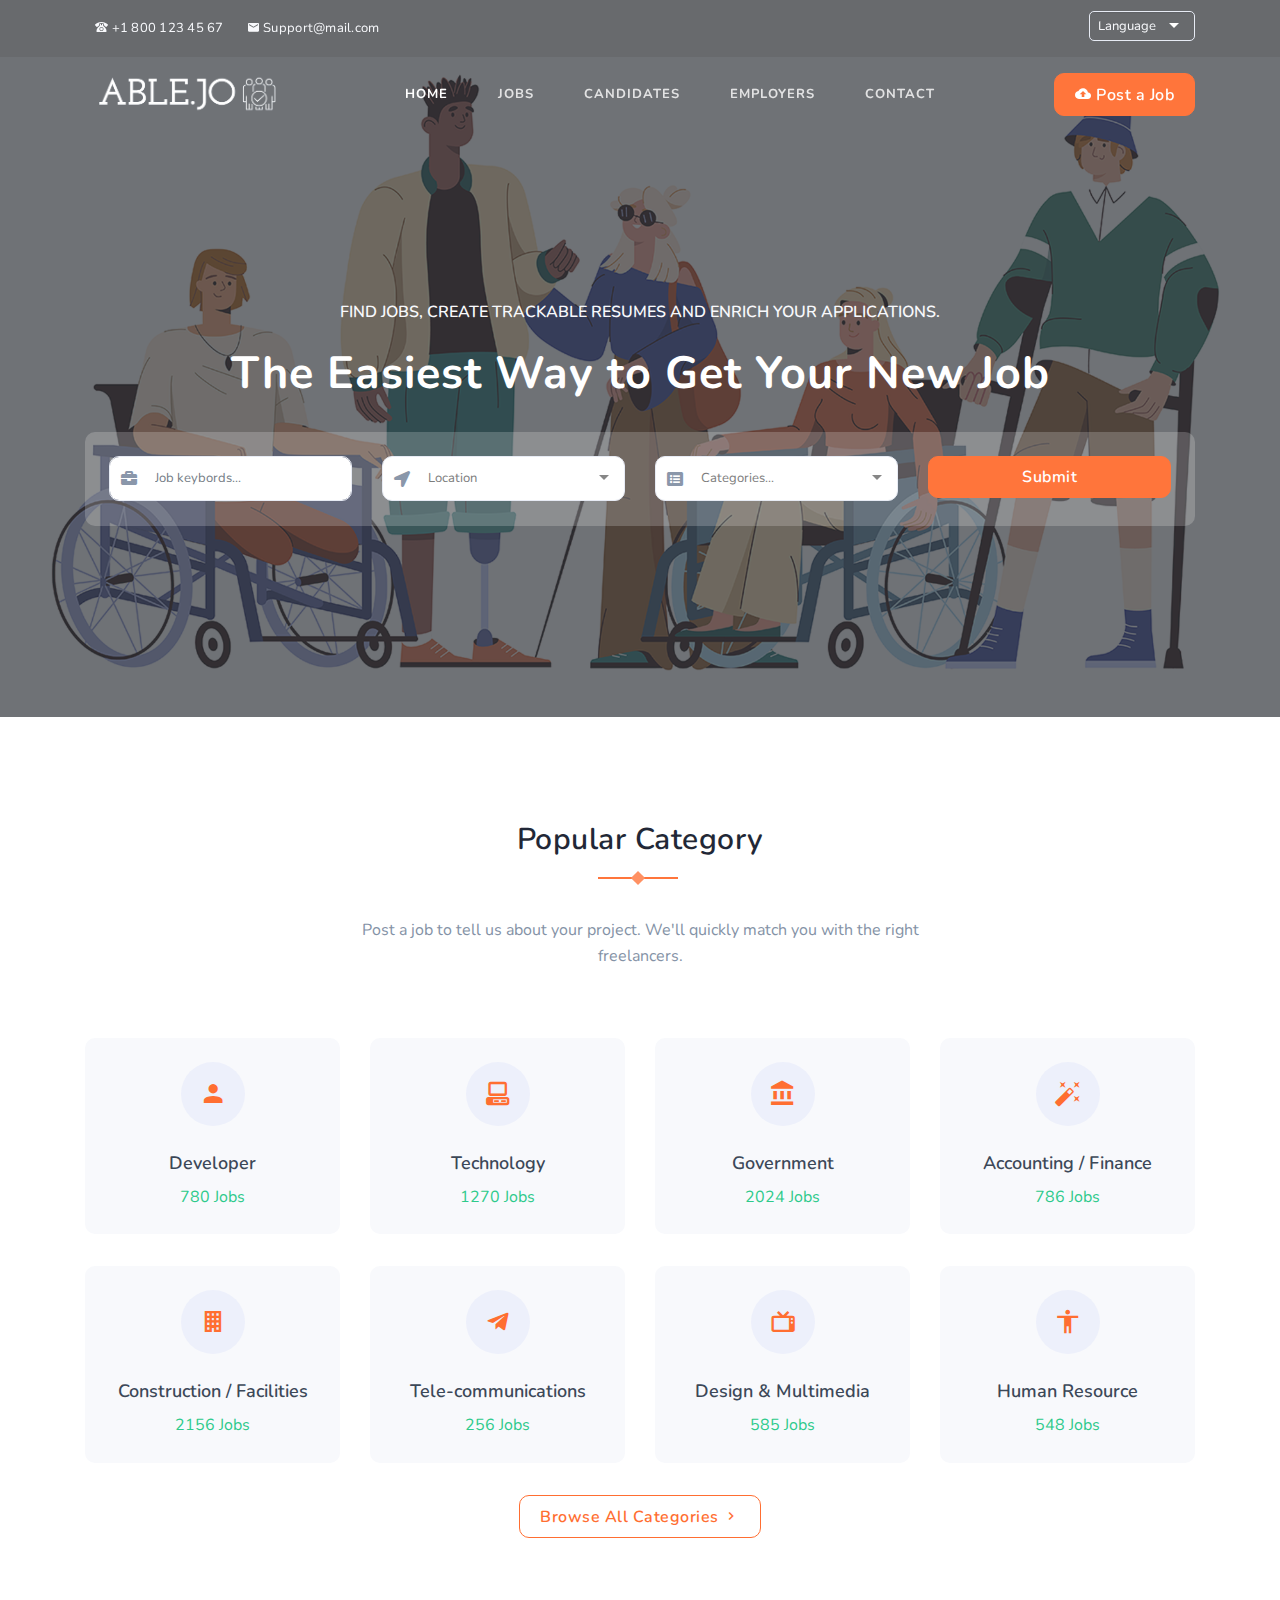
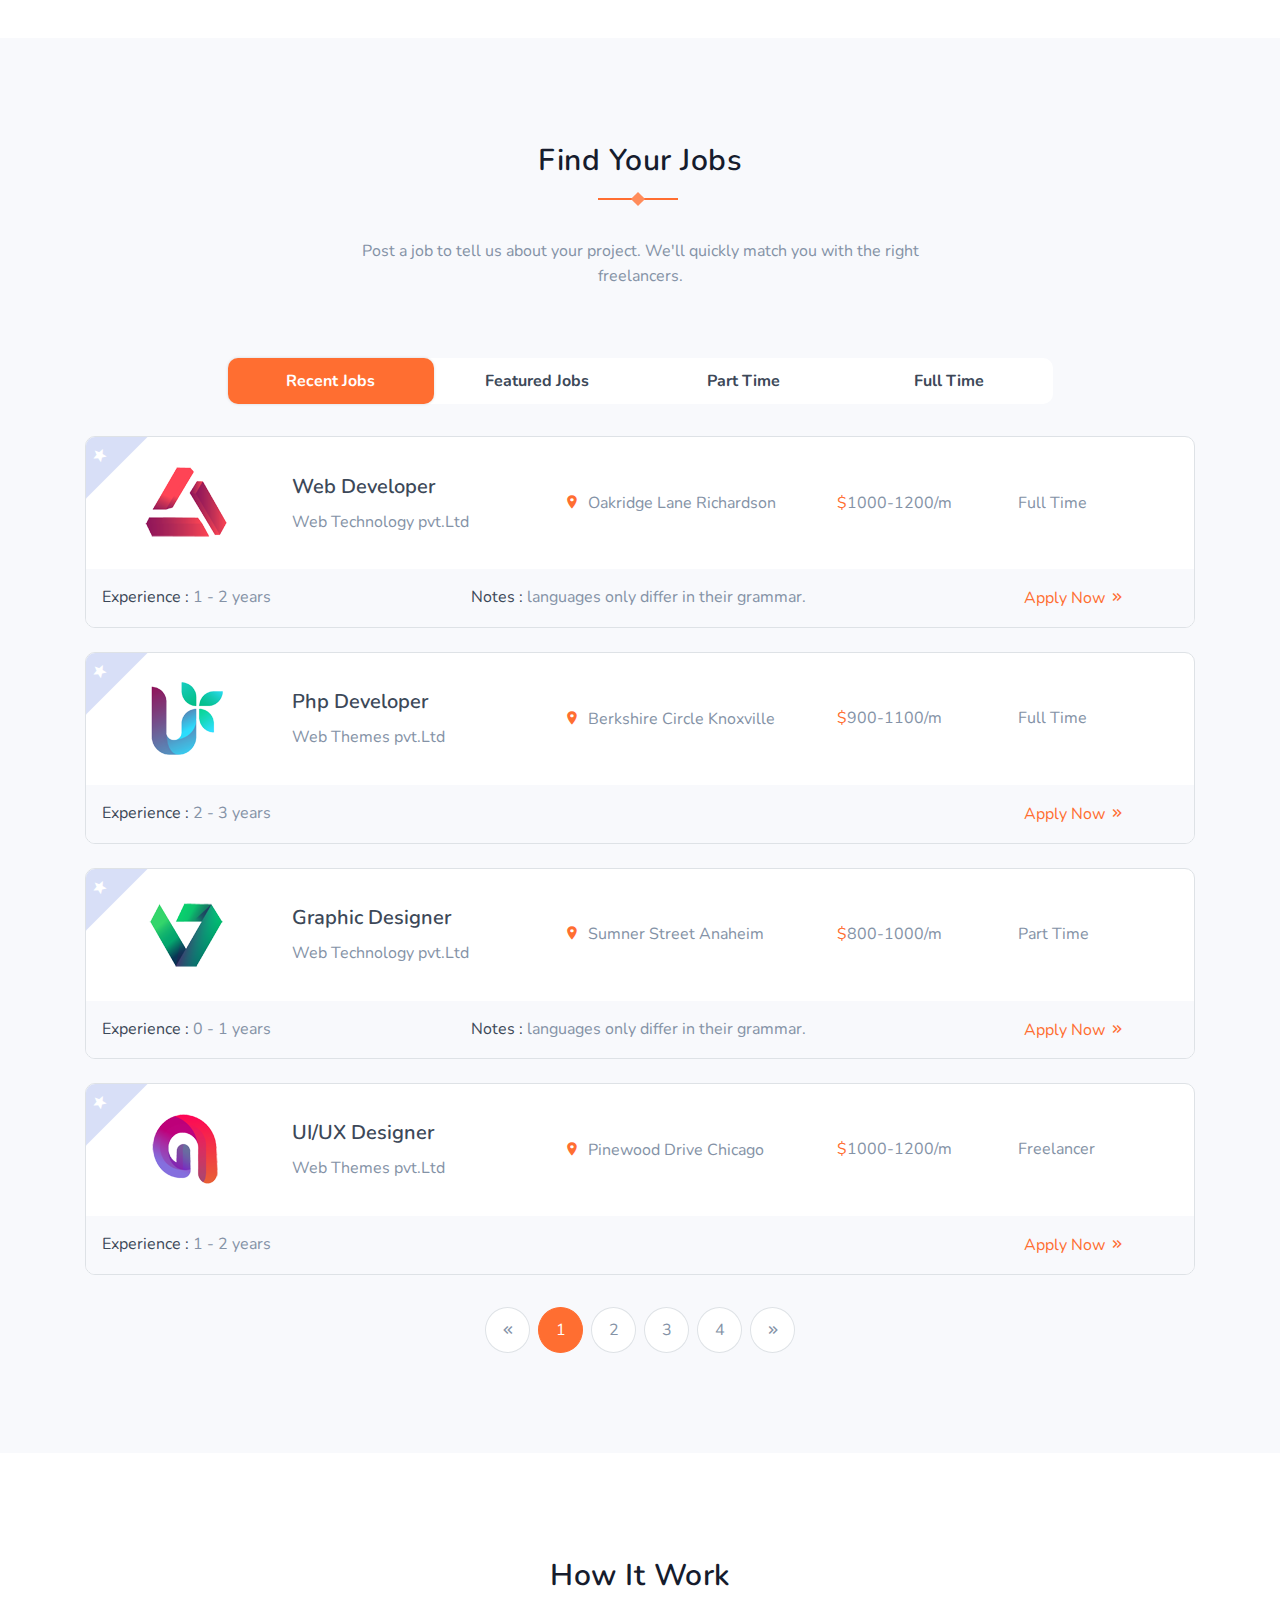
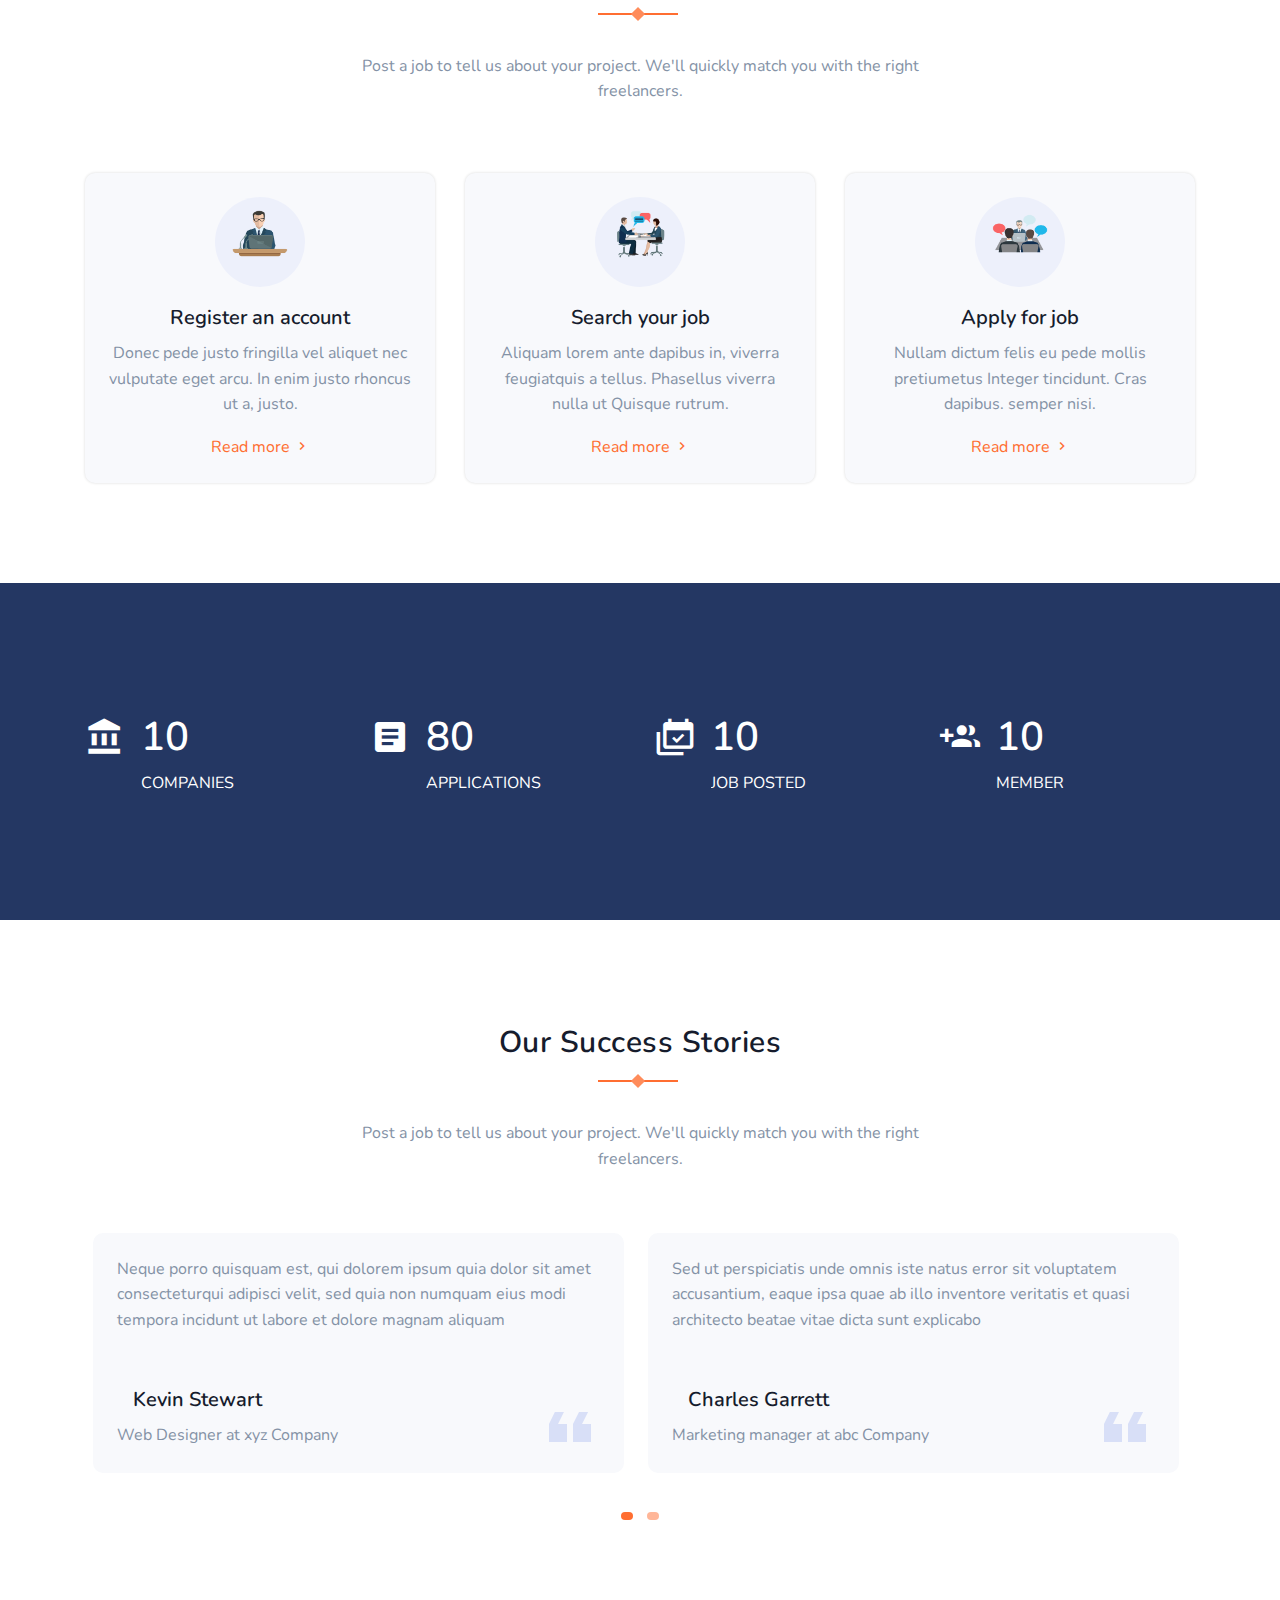
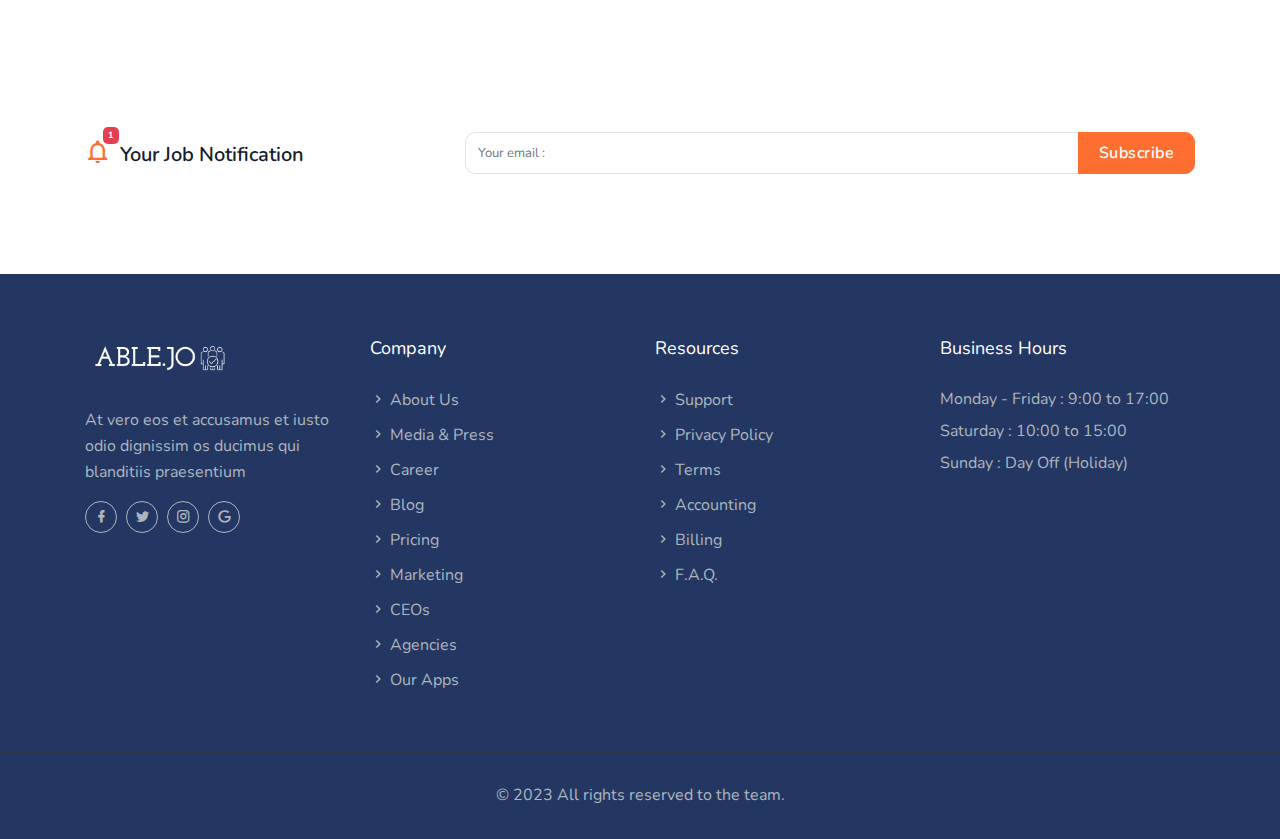
==== index.html @ 43a089e7 "Add files via upload" ====
<!DOCTYPE html>
<html lang="en" class="no-js">

<head>
    <meta charset="UTF-8">
    <meta name="viewport" content="width=device-width, initial-scale=1">
    <title>Able.jo</title>
    <meta name="description" content="" />
    <meta name="keywords" content="" />
    <meta name="author" content="Themesdesign" />

    <link rel="shortcut icon" href="images/icon.png">

    <!-- Bootstrap core CSS -->
    <link rel="stylesheet" href="css/bootstrap.min.css" type="text/css">

    <!--Material Icon -->
    <link rel="stylesheet" type="text/css" href="css/materialdesignicons.min.css" />

    <link rel="stylesheet" type="text/css" href="css/fontawesome.css" />

    <!-- selectize css -->
    <link rel="stylesheet" type="text/css" href="css/selectize.css" />

    <!--Slider-->
    <link rel="stylesheet" href="css/owl.carousel.css" />
    <link rel="stylesheet" href="css/owl.theme.css" />
    <link rel="stylesheet" href="css/owl.transitions.css" />

    <!-- Custom  Css -->
    <link rel="stylesheet" type="text/css" href="css/style.css" />

</head>

<body>
    <!-- Loader -->
    <div id="preloader">
        <div id="status">
            <div class="spinner">
                <div class="double-bounce1"></div>
                <div class="double-bounce2"></div>
            </div>
        </div>
    </div>
    <!-- Loader -->

    <!-- Navigation Bar-->
    <header id="topnav" class="defaultscroll scroll-active">
        <!-- Tagline STart -->
        <div class="tagline">
            <div class="container">
                <div class="float-left">
                    <div class="phone">
                        <i class="mdi mdi-phone-classic"></i> +1 800 123 45 67
                    </div>
                    <div class="email">
                        <a href="#">
                            <i class="mdi mdi-email"></i> Support@mail.com
                        </a>
                    </div>
                </div>
                <div class="float-right">
                    <ul class="topbar-list list-unstyled d-flex" style="margin: 11px 0px;">
                        <li class="list-inline-item">
                            <select id="select-lang" class="demo-default">
                                <option value="">Language</option>
                                <option value="4">English</option>
                                <option value="1">Spanish</option>
                                <option value="3">French</option>
                                <option value="5">Hindi</option>
                            </select>
                        </li>
                    </ul>
                </div>
                <div class="clearfix"></div>
            </div>
        </div>
        <!-- Tagline End -->

        <!-- Menu Start -->
        <div class="container">
            <!-- Logo container-->
            <div>
                <a href="index.html" class="logo">
                    <img src="images/logo-light.png" alt="" class="logo-light" height="18" />
                    <img src="images/logo-dark.png" alt="" class="logo-dark" height="18" />
                </a>
            </div>                 
            <div class="buy-button">
                <a href="post-a-job.html" class="btn btn-primary"><i class="mdi mdi-cloud-upload"></i> Post a Job</a>
            </div><!--end login button-->
            <!-- End Logo container-->
            <div class="menu-extras">
                <div class="menu-item">
                    <!-- Mobile menu toggle-->
                    <a class="navbar-toggle">
                        <div class="lines">
                            <span></span>
                            <span></span>
                            <span></span>
                        </div>
                    </a>
                    <!-- End mobile menu toggle-->
                </div>
            </div>
    
            <div id="navigation">
                <!-- Navigation Menu-->   
                <ul class="navigation-menu">
                    <li><a href="index.html">Home</a></li>
                    <li class="has-submenu">
                        <a href="job-grid.html">Jobs</a>
                    </li>
                    <li><a href="candidates-listing.html"> Candidates</a></li>
                    <li><a href="employers-list.html"> Employers</a></li>
                            <!-- <li class="has-submenu"><a href="javascript:void(0)"> User Pages</a><span class="submenu-arrow"></span>
                                <ul class="submenu">
                                    <li><a href="login.html">Login</a></li>
                                    <li><a href="signup.html">Signup</a></li>
                                    <li><a href="recovery_passward.html">Forgot Password</a></li>
                                </ul>  
                            </li> -->
                    <li><a href="contact.html">contact</a></li>
                </ul><!--end navigation menu-->
            </div><!--end navigation-->
        </div><!--end container-->
        <!--end end-->
    </header><!--end header-->
    <!-- Navbar End -->

    <!-- Start Home -->
    <section class="bg-home" style="background: url('images/slider-bg.png') center center;">
        <div class="bg-overlay">
        </div>
        <div class="home-center">
            <div class="home-desc-center">
                <div class="container">
                    <div class="row justify-content-center">
                        <div class="col-lg-12">
                            <div class="title-heading text-center text-white">
                                <h6 class="small-title text-uppercase text-light mb-3">Find jobs, create trackable resumes and enrich your applications.</h6>
                                <h1 class="heading font-weight-bold mb-4">The Easiest Way to Get Your New Job</h1>
                            </div>
                        </div>
                    </div>
                    <div class="home-form-position">
                        <div class="row">
                            <div class="col-lg-12">
                                <div class="home-registration-form p-4 mb-3">
                                    <form class="registration-form">
                                        <div class="row">
                                            <div class="col-lg-3 col-md-6">
                                                <div class="registration-form-box">
                                                    <i class="fa fa-briefcase"></i>
                                                    <input type="text" id="exampleInputName1" class="form-control rounded registration-input-box" placeholder="Job keybords...">
                                                </div>
                                            </div>
                                            <div class="col-lg-3 col-md-6">
                                                <div class="registration-form-box">
                                                    <i class="fa fa-location-arrow"></i>
                                                    <select id="select-country" class="demo-default">
                                                        <option value="">Location</option>
                                                        <option value="AF">Amman</option>
                                                        <option value="AX">Irbid</option>
                                                        <option value="AL">Zarqa</option>
                                                        <option value="DZ">Aqaba</option>
                                                        <option value="AS">Balqa</option>
                                                        <option value="AD">Jerash</option>
                                                        <option value="AO">Altufayla</option>
                                                        <option value="AI">Karak</option>
                                                        <option value="AQ">Maean</option>
                                                        <option value="AG">Madaba</option>
                                                        <option value="AR">Almafriq</option>
                                                    </select>
                                                </div>
                                            </div>
                                            <div class="col-lg-3 col-md-6">
                                                <div class="registration-form-box">
                                                    <i class="fa fa-list-alt"></i>
                                                    <select id="select-category" class="demo-default">
                                                        <option value="">Categories...</option>
                                                        <option value="4">Accounting</option>
                                                        <option value="1">IT & Software</option>
                                                        <option value="3">Marketing</option>
                                                        <option value="5">Banking</option>
                                                    </select>
                                                </div>
                                            </div>
                                            <div class="col-lg-3 col-md-6">
                                                <div class="registration-form-box">
                                                    <input type="submit" id="submit" name="send" class="submitBnt btn btn-primary btn-block" value="Submit">
                                                </div>
                                            </div>
                                        </div>
                                    </form>
                                </div>
                            </div>
                        </div>
                    </div>
                </div>
            </div>
        </div>
    </section>
    <!-- end home -->

    <!-- popular category start -->
    <section class="section">
        <div class="container">
            <div class="row justify-content-center">
                <div class="col-12">
                    <div class="section-title text-center mb-4 pb-2">
                        <h4 class="title title-line pb-5">Popular Category</h4>
                        <p class="text-muted para-desc mx-auto mb-1">Post a job to tell us about your project. We'll quickly match you with the right freelancers.</p>
                    </div>
                </div>
            </div>
            <div class="row">
                <div class="col-lg-3 col-md-6 mt-4 pt-2">
                    <a href="javascript:void(0)">
                        <div class="popu-category-box bg-light rounded text-center p-4">
                            <div class="popu-category-icon mb-3">
                                <i class="mdi mdi-account d-inline-block rounded-pill h3 text-primary"></i>
                            </div>
                            <div class="popu-category-content">
                                <h5 class="mb-2 text-dark title">Developer</h5>
                                <p class="text-success mb-0 rounded">780 Jobs</p>
                            </div>
                        </div>
                    </a>
                </div>
                <div class="col-lg-3 col-md-6 mt-4 pt-2">
                    <a href="javascript:void(0)">
                        <div class="popu-category-box bg-light rounded text-center p-4">
                            <div class="popu-category-icon mb-3">
                                <i class="mdi mdi-desktop-classic d-inline-block rounded-pill h3 text-primary"></i>
                            </div>
                            <div class="popu-category-content">
                                <h5 class="mb-2 text-dark title">Technology</h5>
                                <p class="text-success mb-0 rounded">1270 Jobs</p>
                            </div>
                        </div>
                    </a>
                </div>
                <div class="col-lg-3 col-md-6 mt-4 pt-2">
                    <a href="javascript:void(0)">
                        <div class="popu-category-box bg-light rounded text-center p-4">
                            <div class="popu-category-icon mb-3">
                                <i class="mdi mdi-bank d-inline-block rounded-pill h3 text-primary"></i>
                            </div>
                            <div class="popu-category-content">
                                <h5 class="mb-2 text-dark title">Government</h5>
                                <p class="text-success mb-0 rounded">2024 Jobs</p>
                            </div>
                        </div>
                    </a>
                </div>
                <div class="col-lg-3 col-md-6 mt-4 pt-2">
                    <a href="javascript:void(0)">
                        <div class="popu-category-box bg-light rounded text-center p-4">
                            <div class="popu-category-icon mb-3">
                                <i class="mdi mdi-auto-fix d-inline-block rounded-pill h3 text-primary"></i>
                            </div>
                            <div class="popu-category-content">
                                <h5 class="mb-2 text-dark title">Accounting / Finance</h5>
                                <p class="text-success mb-0 rounded">786 Jobs</p>
                            </div>
                        </div>
                    </a>
                </div>
                <div class="col-lg-3 col-md-6 mt-4 pt-2">
                    <a href="javascript:void(0)">
                        <div class="popu-category-box bg-light rounded text-center p-4">
                            <div class="popu-category-icon mb-3">
                                <i class="mdi mdi-office-building d-inline-block rounded-pill h3 text-primary"></i>
                            </div>
                            <div class="popu-category-content">
                                <h5 class="mb-2 text-dark title">Construction / Facilities</h5>
                                <p class="text-success mb-0 rounded">2156 Jobs</p>
                            </div>
                        </div>
                    </a>
                </div>
                <div class="col-lg-3 col-md-6 mt-4 pt-2">
                    <a href="javascript:void(0)">
                        <div class="popu-category-box bg-light rounded text-center p-4">
                            <div class="popu-category-icon mb-3">
                                <i class="mdi mdi-telegram d-inline-block rounded-pill h3 text-primary"></i>
                            </div>
                            <div class="popu-category-content">
                                <h5 class="mb-2 text-dark title">Tele-communications</h5>
                                <p class="text-success mb-0 rounded">256 Jobs</p>
                            </div>
                        </div>
                    </a>
                </div>
                <div class="col-lg-3 col-md-6 mt-4 pt-2">
                    <a href="javascript:void(0)">
                        <div class="popu-category-box bg-light rounded text-center p-4">
                            <div class="popu-category-icon mb-3">
                                <i class="mdi mdi-television-classic d-inline-block rounded-pill h3 text-primary"></i>
                            </div>
                            <div class="popu-category-content">
                                <h5 class="mb-2 text-dark title">Design & Multimedia</h5>
                                <p class="text-success mb-0 rounded">585 Jobs</p>
                            </div>
                        </div>
                    </a>
                </div>
                <div class="col-lg-3 col-md-6 mt-4 pt-2">
                    <a href="javascript:void(0)">
                        <div class="popu-category-box bg-light rounded text-center p-4">
                            <div class="popu-category-icon mb-3">
                                <i class="mdi mdi-human d-inline-block rounded-pill h3 text-primary"></i>
                            </div>
                            <div class="popu-category-content">
                                <h5 class="mb-2 text-dark title">Human Resource</h5>
                                <p class="text-success mb-0 rounded">548 Jobs</p>
                            </div>
                        </div>
                    </a>
                </div>
            </div>

            <div class="row justify-content-center">
                <div class="col-12 text-center mt-4 pt-2">
                    <a href="javascript:void(0)" class="btn btn-primary-outline">Browse All Categories <i class="mdi mdi-chevron-right"></i></a>
                </div>
            </div>
        </div>
    </section>
    <!-- popular category end -->

    <!-- all jobs start -->
    <section class="section bg-light">
        <div class="container">
            <div class="row justify-content-center">
                <div class="col-12">
                    <div class="section-title text-center mb-4 pb-2">
                        <h4 class="title title-line pb-5">Find Your Jobs</h4>
                        <p class="text-muted para-desc mx-auto mb-1">Post a job to tell us about your project. We'll quickly match you with the right freelancers.</p>
                    </div>
                </div>
            </div>
            <div class="row justify-content-center">
                <div class="col-lg-9 text-center mt-4 pt-2">
                    <ul class="nav nav-pills nav nav-pills bg-white rounded nav-justified flex-column flex-sm-row" id="pills-tab" role="tablist">
                        <li class="nav-item">
                            <a class="nav-link rounded active" id="recent-job-tab" data-toggle="pill" href="#recent-job" role="tab" aria-controls="recent-job" aria-selected="true">Recent Jobs</a>
                        </li>
                        <li class="nav-item">
                            <a class="nav-link rounded" id="featured-job-tab" data-toggle="pill" href="#featured-job" role="tab" aria-controls="featured-job" aria-selected="false">Featured Jobs</a>
                        </li>
                        <li class="nav-item">
                            <a class="nav-link rounded" id="part-job-tab" data-toggle="pill" href="#part-job" role="tab" aria-controls="part-job" aria-selected="false">Part Time</a>
                        </li>
                        <li class="nav-item">
                            <a class="nav-link rounded" id="full-job-tab" data-toggle="pill" href="#full-job" role="tab" aria-controls="full-job" aria-selected="false">Full Time</a>
                        </li>
                    </ul>
                </div>
            </div>
            <div class="row">
                <div class="col-12">
                    <div class="tab-content mt-2" id="pills-tabContent">
                        <div class="tab-pane fade show active" id="recent-job" role="tabpanel" aria-labelledby="recent-job-tab">
                            <div class="row">
                                <div class="col-lg-12">

                                    <div class="job-box bg-white overflow-hidden border rounded mt-4 position-relative overflow-hidden">
                                        <div class="lable text-center pt-2 pb-2">
                                            <ul class="list-unstyled best text-white mb-0 text-uppercase">
                                                <li class="list-inline-item"><i class="mdi mdi-star"></i></li>
                                            </ul>
                                        </div>
                                        <div class="p-4">
                                            <div class="row align-items-center">
                                                <div class="col-md-2">
                                                    <div class="mo-mb-2">
                                                        <img src="images/featured-job/img-1.png" alt="" class="img-fluid mx-auto d-block">
                                                    </div>
                                                </div>
                                                <div class="col-md-3">
                                                    <div>
                                                        <h5 class="f-18"><a href="#" class="text-dark">Web Developer</a></h5>
                                                        <p class="text-muted mb-0">Web Technology pvt.Ltd</p>
                                                    </div>
                                                </div>
                                                <div class="col-md-3">
                                                    <div>
                                                        <p class="text-muted mb-0"><i class="mdi mdi-map-marker text-primary mr-2"></i>Oakridge Lane Richardson</p>
                                                    </div>
                                                </div>
                                                <div class="col-md-2">
                                                    <div>
                                                        <p class="text-muted mb-0 mo-mb-2"><span class="text-primary">$</span>1000-1200/m</p>
                                                    </div>
                                                </div>
                                                <div class="col-md-2">
                                                    <div>
                                                        <p class="text-muted mb-0">Full Time</p>
                                                    </div>
                                                </div>
                                            </div>
                                        </div>
                                        <div class="p-3 bg-light">
                                            <div class="row">
                                                <div class="col-md-4">
                                                    <div>
                                                        <p class="text-muted mb-0 mo-mb-2"><span class="text-dark">Experience :</span> 1 - 2 years</p>
                                                    </div>
                                                </div>
                                                <div class="col-md-6">
                                                    <div>
                                                        <p class="text-muted mb-0 mo-mb-2"><span class="text-dark">Notes :</span> languages only differ in their grammar. </p>
                                                    </div>
                                                </div>
                                                <div class="col-md-2">
                                                    <div>
                                                        <a href="#" class="text-primary">Apply Now <i class="mdi mdi-chevron-double-right"></i></a>
                                                    </div>
                                                </div>
                                            </div>
                                        </div>
                                    </div>

                                    <div class="job-box bg-white overflow-hidden border rounded mt-4 position-relative overflow-hidden">
                                        <div class="lable text-center pt-2 pb-2">
                                            <ul class="list-unstyled best text-white mb-0 text-uppercase">
                                                <li class="list-inline-item"><i class="mdi mdi-star"></i></li>
                                            </ul>
                                        </div>
                                        <div class="p-4">
                                            <div class="row align-items-center">
                                                <div class="col-md-2">
                                                    <div class="mo-mb-2">
                                                        <img src="images/featured-job/img-2.png" alt="" class="img-fluid mx-auto d-block">
                                                    </div>
                                                </div>
                                                <div class="col-md-3">
                                                    <div>
                                                        <h5 class="f-18"><a href="#" class="text-dark">Php Developer</a></h5>
                                                        <p class="text-muted mb-0">Web Themes pvt.Ltd</p>
                                                    </div>
                                                </div>
                                                <div class="col-md-3">
                                                    <div>
                                                        <p class="text-muted mb-0"><i class="mdi mdi-map-marker text-primary mr-2"></i>Berkshire Circle Knoxville</p>
                                                    </div>
                                                </div>
                                                <div class="col-md-2">
                                                    <div>
                                                        <p class="text-muted mb-0 mo-mb-2"><span class="text-primary">$</span>900-1100/m</p>
                                                    </div>
                                                </div>
                                                <div class="col-md-2">
                                                    <div>
                                                        <p class="text-muted mb-0">Full Time</p>
                                                    </div>
                                                </div>
                                            </div>
                                        </div>
                                        <div class="p-3 bg-light">
                                            <div class="row">
                                                <div class="col-md-10">
                                                    <div>
                                                        <p class="text-muted mb-0 mo-mb-2"><span class="text-dark">Experience :</span> 2 - 3 years</p>
                                                    </div>
                                                </div>
                                                <div class="col-md-2">
                                                    <div>
                                                        <a href="#" class="text-primary">Apply Now <i class="mdi mdi-chevron-double-right"></i></a>
                                                    </div>
                                                </div>
                                            </div>
                                        </div>
                                    </div>

                                    <div class="job-box bg-white overflow-hidden border rounded mt-4 position-relative overflow-hidden">
                                        <div class="lable text-center pt-2 pb-2">
                                            <ul class="list-unstyled best text-white mb-0 text-uppercase">
                                                <li class="list-inline-item"><i class="mdi mdi-star"></i></li>
                                            </ul>
                                        </div>
                                        <div class="p-4">
                                            <div class="row align-items-center">
                                                <div class="col-md-2">
                                                    <div class="mo-mb-2">
                                                        <img src="images/featured-job/img-3.png" alt="" class="img-fluid mx-auto d-block">
                                                    </div>
                                                </div>
                                                <div class="col-md-3">
                                                    <div>
                                                        <h5 class="f-18"><a href="#" class="text-dark">Graphic Designer</a></h5>
                                                        <p class="text-muted mb-0">Web Technology pvt.Ltd</p>
                                                    </div>
                                                </div>
                                                <div class="col-md-3">
                                                    <div>
                                                        <p class="text-muted mb-0"><i class="mdi mdi-map-marker text-primary mr-2"></i>Sumner Street Anaheim</p>
                                                    </div>
                                                </div>
                                                <div class="col-md-2">
                                                    <div>
                                                        <p class="text-muted mb-0 mo-mb-2"><span class="text-primary">$</span>800-1000/m</p>
                                                    </div>
                                                </div>
                                                <div class="col-md-2">
                                                    <div>
                                                        <p class="text-muted mb-0">Part Time</p>
                                                    </div>
                                                </div>
                                            </div>
                                        </div>
                                        <div class="p-3 bg-light">
                                            <div class="row">
                                                <div class="col-md-4">
                                                    <div>
                                                        <p class="text-muted mb-0 mo-mb-2"><span class="text-dark">Experience :</span> 0 - 1 years</p>
                                                    </div>
                                                </div>
                                                <div class="col-md-6">
                                                    <div>
                                                        <p class="text-muted mb-0 mo-mb-2"><span class="text-dark">Notes :</span> languages only differ in their grammar. </p>
                                                    </div>
                                                </div>
                                                <div class="col-md-2">
                                                    <div>
                                                        <a href="#" class="text-primary">Apply Now <i class="mdi mdi-chevron-double-right"></i></a>
                                                    </div>
                                                </div>
                                            </div>
                                        </div>
                                    </div>

                                    <div class="job-box bg-white overflow-hidden border rounded mt-4 position-relative overflow-hidden">
                                        <div class="lable text-center pt-2 pb-2">
                                            <ul class="list-unstyled best text-white mb-0 text-uppercase">
                                                <li class="list-inline-item"><i class="mdi mdi-star"></i></li>
                                            </ul>
                                        </div>
                                        <div class="p-4">
                                            <div class="row align-items-center">
                                                <div class="col-md-2">
                                                    <div class="mo-mb-2">
                                                        <img src="images/featured-job/img-4.png" alt="" class="img-fluid mx-auto d-block">
                                                    </div>
                                                </div>
                                                <div class="col-md-3">
                                                    <div>
                                                        <h5 class="f-18"><a href="#" class="text-dark">UI/UX Designer</a></h5>
                                                        <p class="text-muted mb-0">Web Themes pvt.Ltd</p>
                                                    </div>
                                                </div>
                                                <div class="col-md-3">
                                                    <div>
                                                        <p class="text-muted mb-0"><i class="mdi mdi-map-marker text-primary mr-2"></i>Pinewood Drive Chicago</p>
                                                    </div>
                                                </div>
                                                <div class="col-md-2">
                                                    <div>
                                                        <p class="text-muted mb-0 mo-mb-2"><span class="text-primary">$</span>1000-1200/m</p>
                                                    </div>
                                                </div>
                                                <div class="col-md-2">
                                                    <div>
                                                        <p class="text-muted mb-0">Freelancer</p>
                                                    </div>
                                                </div>
                                            </div>
                                        </div>
                                        <div class="p-3 bg-light">
                                            <div class="row">
                                                <div class="col-md-10">
                                                    <div>
                                                        <p class="text-muted mb-0 mo-mb-2"><span class="text-dark">Experience :</span> 1 - 2 years</p>
                                                    </div>
                                                </div>
                                                <div class="col-md-2">
                                                    <div>
                                                        <a href="#" class="text-primary">Apply Now <i class="mdi mdi-chevron-double-right"></i></a>
                                                    </div>
                                                </div>
                                            </div>
                                        </div>
                                    </div>

                                </div>
                            </div>
                        </div>

                        <div class="tab-pane fade" id="featured-job" role="tabpanel" aria-labelledby="featured-job-tab">
                            <div class="row">
                                <div class="col-lg-12">

                                    <div class="job-box bg-white overflow-hidden border rounded mt-4 position-relative overflow-hidden">
                                        <div class="lable text-center pt-2 pb-2">
                                            <ul class="list-unstyled best text-white mb-0 text-uppercase">
                                                <li class="list-inline-item"><i class="mdi mdi-star"></i></li>
                                            </ul>
                                        </div>
                                        <div class="p-4">
                                            <div class="row align-items-center">
                                                <div class="col-md-2">
                                                    <div class="mo-mb-2">
                                                        <img src="images/featured-job/img-2.png" alt="" class="img-fluid mx-auto d-block">
                                                    </div>
                                                </div>
                                                <div class="col-md-3">
                                                    <div>
                                                        <h5 class="f-18"><a href="#" class="text-dark">Php Developer</a></h5>
                                                        <p class="text-muted mb-0">Web Themes pvt.Ltd</p>
                                                    </div>
                                                </div>
                                                <div class="col-md-3">
                                                    <div>
                                                        <p class="text-muted mb-0"><i class="mdi mdi-map-marker text-primary mr-2"></i>Berkshire Circle Knoxville</p>
                                                    </div>
                                                </div>
                                                <div class="col-md-2">
                                                    <div>
                                                        <p class="text-muted mb-0 mo-mb-2"><span class="text-primary">$</span>900-1100/m</p>
                                                    </div>
                                                </div>
                                                <div class="col-md-2">
                                                    <div>
                                                        <p class="text-muted mb-0">Full Time</p>
                                                    </div>
                                                </div>
                                            </div>
                                        </div>
                                        <div class="p-3 bg-light">
                                            <div class="row">
                                                <div class="col-md-10">
                                                    <div class="mo-mb-2">
                                                        <p class="text-muted mb-0 mo-mb-2"><span class="text-dark">Experience :</span> 2 - 3 years</p>
                                                    </div>
                                                </div>
                                                <div class="col-md-2">
                                                    <div>
                                                        <a href="#" class="text-primary">Apply Now <i class="mdi mdi-chevron-double-right"></i></a>
                                                    </div>
                                                </div>
                                            </div>
                                        </div>
                                    </div>

                                    <div class="job-box bg-white overflow-hidden border rounded mt-4 position-relative overflow-hidden">
                                        <div class="lable text-center pt-2 pb-2">
                                            <ul class="list-unstyled best text-white mb-0 text-uppercase">
                                                <li class="list-inline-item"><i class="mdi mdi-star"></i></li>
                                            </ul>
                                        </div>
                                        <div class="p-4">
                                            <div class="row align-items-center">
                                                <div class="col-md-2">
                                                    <div class="mo-mb-2">
                                                        <img src="images/featured-job/img-1.png" alt="" class="img-fluid mx-auto d-block">
                                                    </div>
                                                </div>
                                                <div class="col-md-3">
                                                    <div>
                                                        <h5 class="f-18"><a href="#" class="text-dark">Web Developer</a></h5>
                                                        <p class="text-muted mb-0">Web Technology pvt.Ltd</p>
                                                    </div>
                                                </div>
                                                <div class="col-md-3">
                                                    <div>
                                                        <p class="text-muted mb-0"><i class="mdi mdi-map-marker text-primary mr-2"></i>Oakridge Lane Richardson</p>
                                                    </div>
                                                </div>
                                                <div class="col-md-2">
                                                    <div>
                                                        <p class="text-muted mb-0 mo-mb-2"><span class="text-primary">$</span>1000-1200/m</p>
                                                    </div>
                                                </div>
                                                <div class="col-md-2">
                                                    <div>
                                                        <p class="text-muted mb-0">Full Time</p>
                                                    </div>
                                                </div>
                                            </div>
                                        </div>
                                        <div class="p-3 bg-light">
                                            <div class="row">
                                                <div class="col-md-4">
                                                    <div>
                                                        <p class="text-muted mb-0 mo-mb-2"><span class="text-dark">Experience :</span> 1 - 2 years</p>
                                                    </div>
                                                </div>
                                                <div class="col-md-6">
                                                    <div>
                                                        <p class="text-muted mb-0 mo-mb-2"><span class="text-dark">Notes :</span> languages only differ in their grammar. </p>
                                                    </div>
                                                </div>
                                                <div class="col-md-2">
                                                    <div>
                                                        <a href="#" class="text-primary">Apply Now <i class="mdi mdi-chevron-double-right"></i></a>
                                                    </div>
                                                </div>
                                            </div>
                                        </div>
                                    </div>

                                    <div class="job-box bg-white overflow-hidden border rounded mt-4 position-relative overflow-hidden">
                                        <div class="lable text-center pt-2 pb-2">
                                            <ul class="list-unstyled best text-white mb-0 text-uppercase">
                                                <li class="list-inline-item"><i class="mdi mdi-star"></i></li>
                                            </ul>
                                        </div>
                                        <div class="p-4">
                                            <div class="row align-items-center">
                                                <div class="col-md-2">
                                                    <div class="mo-mb-2">
                                                        <img src="images/featured-job/img-4.png" alt="" class="img-fluid mx-auto d-block">
                                                    </div>
                                                </div>
                                                <div class="col-md-3">
                                                    <div>
                                                        <h5 class="f-18"><a href="#" class="text-dark">UI/UX Designer</a></h5>
                                                        <p class="text-muted mb-0">Web Themes pvt.Ltd</p>
                                                    </div>
                                                </div>
                                                <div class="col-md-3">
                                                    <div>
                                                        <p class="text-muted mb-0"><i class="mdi mdi-map-marker text-primary mr-2"></i>Pinewood Drive Chicago</p>
                                                    </div>
                                                </div>
                                                <div class="col-md-2">
                                                    <div>
                                                        <p class="text-muted mb-0 mo-mb-2"><span class="text-primary">$</span>1000-1200/m</p>
                                                    </div>
                                                </div>
                                                <div class="col-md-2">
                                                    <div>
                                                        <p class="text-muted mb-0">Freelancer</p>
                                                    </div>
                                                </div>
                                            </div>
                                        </div>
                                        <div class="p-3 bg-light">
                                            <div class="row">
                                                <div class="col-md-4">
                                                    <div>
                                                        <p class="text-muted mb-0 mo-mb-2"><span class="text-dark">Experience :</span> 1 - 2 years</p>
                                                    </div>
                                                </div>
                                                <div class="col-md-6">
                                                    <div>
                                                        <p class="text-muted mb-0 mo-mb-2"><span class="text-dark">Notes :</span> languages only differ in their grammar. </p>
                                                    </div>
                                                </div>
                                                <div class="col-md-2">
                                                    <div>
                                                        <a href="#" class="text-primary">Apply Now <i class="mdi mdi-chevron-double-right"></i></a>
                                                    </div>
                                                </div>
                                            </div>
                                        </div>
                                    </div>

                                    <div class="job-box bg-white overflow-hidden border rounded mt-4 position-relative overflow-hidden">
                                        <div class="lable text-center pt-2 pb-2">
                                            <ul class="list-unstyled best text-white mb-0 text-uppercase">
                                                <li class="list-inline-item"><i class="mdi mdi-star"></i></li>
                                            </ul>
                                        </div>
                                        <div class="p-4">
                                            <div class="row align-items-center">
                                                <div class="col-md-2">
                                                    <div class="mo-mb-2">
                                                        <img src="images/featured-job/img-3.png" alt="" class="img-fluid mx-auto d-block">
                                                    </div>
                                                </div>
                                                <div class="col-md-3">
                                                    <div>
                                                        <h5 class="f-18"><a href="#" class="text-dark">Graphic Designer</a></h5>
                                                        <p class="text-muted mb-0">Web Technology pvt.Ltd</p>
                                                    </div>
                                                </div>
                                                <div class="col-md-3">
                                                    <div>
                                                        <p class="text-muted mb-0"><i class="mdi mdi-map-marker text-primary mr-2"></i>Sumner Street Anaheim</p>
                                                    </div>
                                                </div>
                                                <div class="col-md-2">
                                                    <div>
                                                        <p class="text-muted mb-0 mo-mb-2"><span class="text-primary">$</span>800-1000/m</p>
                                                    </div>
                                                </div>
                                                <div class="col-md-2">
                                                    <div>
                                                        <p class="text-muted mb-0">Part Time</p>
                                                    </div>
                                                </div>
                                            </div>
                                        </div>
                                        <div class="p-3 bg-light">
                                            <div class="row">
                                                <div class="col-md-4">
                                                    <div>
                                                        <p class="text-muted mb-0 mo-mb-2"><span class="text-dark">Experience :</span> 0 - 1 years</p>
                                                    </div>
                                                </div>
                                                <div class="col-md-6">
                                                    <div>
                                                        <p class="text-muted mb-0 mo-mb-2"><span class="text-dark">Notes :</span> languages only differ in their grammar. </p>
                                                    </div>
                                                </div>
                                                <div class="col-md-2">
                                                    <div>
                                                        <a href="#" class="text-primary">Apply Now <i class="mdi mdi-chevron-double-right"></i></a>
                                                    </div>
                                                </div>
                                            </div>
                                        </div>
                                    </div>

                                </div>
                            </div>
                        </div>
                        <div class="tab-pane fade" id="part-job" role="tabpanel" aria-labelledby="part-job-tab">
                            <div class="row">
                                <div class="col-lg-12">

                                    <div class="job-box bg-white overflow-hidden border rounded mt-4 position-relative overflow-hidden">
                                        <div class="lable text-center pt-2 pb-2">
                                            <ul class="list-unstyled best text-white mb-0 text-uppercase">
                                                <li class="list-inline-item"><i class="mdi mdi-star"></i></li>
                                            </ul>
                                        </div>
                                        <div class="p-4">
                                            <div class="row align-items-center">
                                                <div class="col-md-2">
                                                    <div class="mo-mb-2">
                                                        <img src="images/featured-job/img-1.png" alt="" class="img-fluid mx-auto d-block">
                                                    </div>
                                                </div>
                                                <div class="col-md-3">
                                                    <div>
                                                        <h5 class="f-18"><a href="#" class="text-dark">Web Developer</a></h5>
                                                        <p class="text-muted mb-0">Web Technology pvt.Ltd</p>
                                                    </div>
                                                </div>
                                                <div class="col-md-3">
                                                    <div>
                                                        <p class="text-muted mb-0"><i class="mdi mdi-map-marker text-primary mr-2"></i>Oakridge Lane Richardson</p>
                                                    </div>
                                                </div>
                                                <div class="col-md-2">
                                                    <div>
                                                        <p class="text-muted mb-0 mo-mb-2"><span class="text-primary">$</span>1000-1200/m</p>
                                                    </div>
                                                </div>
                                                <div class="col-md-2">
                                                    <div>
                                                        <p class="text-muted mb-0">Full Time</p>
                                                    </div>
                                                </div>
                                            </div>
                                        </div>
                                        <div class="p-3 bg-light">
                                            <div class="row">
                                                <div class="col-md-4">
                                                    <div>
                                                        <p class="text-muted mb-0 mo-mb-2"><span class="text-dark">Experience :</span> 1 - 2 years</p>
                                                    </div>
                                                </div>
                                                <div class="col-md-6">
                                                    <div>
                                                        <p class="text-muted mb-0 mo-mb-2"><span class="text-dark">Notes :</span> languages only differ in their grammar. </p>
                                                    </div>
                                                </div>
                                                <div class="col-md-2">
                                                    <div>
                                                        <a href="#" class="text-primary">Apply Now <i class="mdi mdi-chevron-double-right"></i></a>
                                                    </div>
                                                </div>
                                            </div>
                                        </div>
                                    </div>

                                    <div class="job-box bg-white overflow-hidden border rounded mt-4 position-relative overflow-hidden">
                                        <div class="lable text-center pt-2 pb-2">
                                            <ul class="list-unstyled best text-white mb-0 text-uppercase">
                                                <li class="list-inline-item"><i class="mdi mdi-star"></i></li>
                                            </ul>
                                        </div>
                                        <div class="p-4">
                                            <div class="row align-items-center">
                                                <div class="col-md-2">
                                                    <div class="mo-mb-2">
                                                        <img src="images/featured-job/img-2.png" alt="" class="img-fluid mx-auto d-block">
                                                    </div>
                                                </div>
                                                <div class="col-md-3">
                                                    <div>
                                                        <h5 class="f-18"><a href="#" class="text-dark">Php Developer</a></h5>
                                                        <p class="text-muted mb-0">Web Themes pvt.Ltd</p>
                                                    </div>
                                                </div>
                                                <div class="col-md-3">
                                                    <div>
                                                        <p class="text-muted mb-0"><i class="mdi mdi-map-marker text-primary mr-2"></i>Berkshire Circle Knoxville</p>
                                                    </div>
                                                </div>
                                                <div class="col-md-2">
                                                    <div>
                                                        <p class="text-muted mb-0 mo-mb-2"><span class="text-primary">$</span>900-1100/m</p>
                                                    </div>
                                                </div>
                                                <div class="col-md-2">
                                                    <div>
                                                        <p class="text-muted mb-0">Full Time</p>
                                                    </div>
                                                </div>
                                            </div>
                                        </div>
                                        <div class="p-3 bg-light">
                                            <div class="row">
                                                <div class="col-md-10">
                                                    <div>
                                                        <p class="text-muted mb-0 mo-mb-2"><span class="text-dark">Experience :</span> 2 - 3 years</p>
                                                    </div>
                                                </div>
                                                <div class="col-md-2">
                                                    <div>
                                                        <a href="#" class="text-primary">Apply Now <i class="mdi mdi-chevron-double-right"></i></a>
                                                    </div>
                                                </div>
                                            </div>
                                        </div>
                                    </div>

                                    <div class="job-box bg-white overflow-hidden border rounded mt-4 position-relative overflow-hidden">
                                        <div class="lable text-center pt-2 pb-2">
                                            <ul class="list-unstyled best text-white mb-0 text-uppercase">
                                                <li class="list-inline-item"><i class="mdi mdi-star"></i></li>
                                            </ul>
                                        </div>
                                        <div class="p-4">
                                            <div class="row align-items-center">
                                                <div class="col-md-2">
                                                    <div class="mo-mb-2">
                                                        <img src="images/featured-job/img-3.png" alt="" class="img-fluid mx-auto d-block">
                                                    </div>
                                                </div>
                                                <div class="col-md-3">
                                                    <div>
                                                        <h5 class="f-18"><a href="#" class="text-dark">Graphic Designer</a></h5>
                                                        <p class="text-muted mb-0">Web Technology pvt.Ltd</p>
                                                    </div>
                                                </div>
                                                <div class="col-md-3">
                                                    <div>
                                                        <p class="text-muted mb-0"><i class="mdi mdi-map-marker text-primary mr-2"></i>Sumner Street Anaheim</p>
                                                    </div>
                                                </div>
                                                <div class="col-md-2">
                                                    <div>
                                                        <p class="text-muted mb-0 mo-mb-2"><span class="text-primary">$</span>800-1000/m</p>
                                                    </div>
                                                </div>
                                                <div class="col-md-2">
                                                    <div>
                                                        <p class="text-muted mb-0">Part Time</p>
                                                    </div>
                                                </div>
                                            </div>
                                        </div>
                                        <div class="p-3 bg-light">
                                            <div class="row">
                                                <div class="col-md-4">
                                                    <div>
                                                        <p class="text-muted mb-0 mo-mb-2"><span class="text-dark">Experience :</span> 0 - 1 years</p>
                                                    </div>
                                                </div>
                                                <div class="col-md-6">
                                                    <div>
                                                        <p class="text-muted mb-0 mo-mb-2"><span class="text-dark">Notes :</span> languages only differ in their grammar. </p>
                                                    </div>
                                                </div>
                                                <div class="col-md-2">
                                                    <div>
                                                        <a href="#" class="text-primary">Apply Now <i class="mdi mdi-chevron-double-right"></i></a>
                                                    </div>
                                                </div>
                                            </div>
                                        </div>
                                    </div>

                                    <div class="job-box bg-white overflow-hidden border rounded mt-4 position-relative overflow-hidden">
                                        <div class="lable text-center pt-2 pb-2">
                                            <ul class="list-unstyled best text-white mb-0 text-uppercase">
                                                <li class="list-inline-item"><i class="mdi mdi-star"></i></li>
                                            </ul>
                                        </div>
                                        <div class="p-4">
                                            <div class="row align-items-center">
                                                <div class="col-md-2">
                                                    <div class="mo-mb-2">
                                                        <img src="images/featured-job/img-4.png" alt="" class="img-fluid mx-auto d-block">
                                                    </div>
                                                </div>
                                                <div class="col-md-3">
                                                    <div>
                                                        <h5 class="f-18"><a href="#" class="text-dark">UI/UX Designer</a></h5>
                                                        <p class="text-muted mb-0">Web Themes pvt.Ltd</p>
                                                    </div>
                                                </div>
                                                <div class="col-md-3">
                                                    <div>
                                                        <p class="text-muted mb-0"><i class="mdi mdi-map-marker text-primary mr-2"></i>Pinewood Drive Chicago</p>
                                                    </div>
                                                </div>
                                                <div class="col-md-2">
                                                    <div>
                                                        <p class="text-muted mb-0 mo-mb-2"><span class="text-primary">$</span>1000-1200/m</p>
                                                    </div>
                                                </div>
                                                <div class="col-md-2">
                                                    <div>
                                                        <p class="text-muted mb-0">Freelancer</p>
                                                    </div>
                                                </div>
                                            </div>
                                        </div>
                                        <div class="p-3 bg-light">
                                            <div class="row">
                                                <div class="col-md-4">
                                                    <div>
                                                        <p class="text-muted mb-0 mo-mb-2"><span class="text-dark">Experience :</span> 1 - 2 years</p>
                                                    </div>
                                                </div>
                                                <div class="col-md-6">
                                                    <div>
                                                        <p class="text-muted mb-0 mo-mb-2"><span class="text-dark">Notes :</span> languages only differ in their grammar. </p>
                                                    </div>
                                                </div>
                                                <div class="col-md-2">
                                                    <div>
                                                        <a href="#" class="text-primary">Apply Now <i class="mdi mdi-chevron-double-right"></i></a>
                                                    </div>
                                                </div>
                                            </div>
                                        </div>
                                    </div>
                                </div>
                            </div>
                        </div>
                        <div class="tab-pane fade" id="full-job" role="tabpanel" aria-labelledby="full-job-tab">
                            <div class="row">
                                <div class="col-lg-12">

                                    <div class="job-box bg-white overflow-hidden border rounded mt-4 position-relative overflow-hidden">
                                        <div class="lable text-center pt-2 pb-2">
                                            <ul class="list-unstyled best text-white mb-0 text-uppercase">
                                                <li class="list-inline-item"><i class="mdi mdi-star"></i></li>
                                            </ul>
                                        </div>
                                        <div class="p-4">
                                            <div class="row align-items-center">
                                                <div class="col-md-2">
                                                    <div class="mo-mb-2">
                                                        <img src="images/featured-job/img-2.png" alt="" class="img-fluid mx-auto d-block">
                                                    </div>
                                                </div>
                                                <div class="col-md-3">
                                                    <div>
                                                        <h5 class="f-18"><a href="#" class="text-dark">Php Developer</a></h5>
                                                        <p class="text-muted mb-0">Web Themes pvt.Ltd</p>
                                                    </div>
                                                </div>
                                                <div class="col-md-3">
                                                    <div>
                                                        <p class="text-muted mb-0"><i class="mdi mdi-map-marker text-primary mr-2"></i>Berkshire Circle Knoxville</p>
                                                    </div>
                                                </div>
                                                <div class="col-md-2">
                                                    <div>
                                                        <p class="text-muted mb-0 mo-mb-2"><span class="text-primary">$</span>900-1100/m</p>
                                                    </div>
                                                </div>
                                                <div class="col-md-2">
                                                    <div>
                                                        <p class="text-muted mb-0">Full Time</p>
                                                    </div>
                                                </div>
                                            </div>
                                        </div>
                                        <div class="p-3 bg-light">
                                            <div class="row">
                                                <div class="col-md-10">
                                                    <div>
                                                        <p class="text-muted mb-0 mo-mb-2"><span class="text-dark">Experience :</span> 2 - 3 years</p>
                                                    </div>
                                                </div>
                                                <div class="col-md-2">
                                                    <div>
                                                        <a href="#" class="text-primary">Apply Now <i class="mdi mdi-chevron-double-right"></i></a>
                                                    </div>
                                                </div>
                                            </div>
                                        </div>
                                    </div>

                                    <div class="job-box bg-white overflow-hidden border rounded mt-4 position-relative overflow-hidden">
                                        <div class="lable text-center pt-2 pb-2">
                                            <ul class="list-unstyled best text-white mb-0 text-uppercase">
                                                <li class="list-inline-item"><i class="mdi mdi-star"></i></li>
                                            </ul>
                                        </div>
                                        <div class="p-4">
                                            <div class="row align-items-center">
                                                <div class="col-md-2">
                                                    <div class="mo-mb-2">
                                                        <img src="images/featured-job/img-1.png" alt="" class="img-fluid mx-auto d-block">
                                                    </div>
                                                </div>
                                                <div class="col-md-3">
                                                    <div>
                                                        <h5 class="f-18"><a href="#" class="text-dark">Web Developer</a></h5>
                                                        <p class="text-muted mb-0">Web Technology pvt.Ltd</p>
                                                    </div>
                                                </div>
                                                <div class="col-md-3">
                                                    <div>
                                                        <p class="text-muted mb-0"><i class="mdi mdi-map-marker text-primary mr-2"></i>Oakridge Lane Richardson</p>
                                                    </div>
                                                </div>
                                                <div class="col-md-2">
                                                    <div>
                                                        <p class="text-muted mb-0 mo-mb-2"><span class="text-primary">$</span>1000-1200/m</p>
                                                    </div>
                                                </div>
                                                <div class="col-md-2">
                                                    <div>
                                                        <p class="text-muted mb-0">Full Time</p>
                                                    </div>
                                                </div>
                                            </div>
                                        </div>
                                        <div class="p-3 bg-light">
                                            <div class="row">
                                                <div class="col-md-4">
                                                    <div>
                                                        <p class="text-muted mb-0 mo-mb-2"><span class="text-dark">Experience :</span> 1 - 2 years</p>
                                                    </div>
                                                </div>
                                                <div class="col-md-6">
                                                    <div>
                                                        <p class="text-muted mb-0 mo-mb-2"><span class="text-dark">Notes :</span> languages only differ in their grammar. </p>
                                                    </div>
                                                </div>
                                                <div class="col-md-2">
                                                    <div>
                                                        <a href="#" class="text-primary">Apply Now <i class="mdi mdi-chevron-double-right"></i></a>
                                                    </div>
                                                </div>
                                            </div>
                                        </div>
                                    </div>

                                    <div class="job-box bg-white overflow-hidden border rounded mt-4 position-relative overflow-hidden">
                                        <div class="lable text-center pt-2 pb-2">
                                            <ul class="list-unstyled best text-white mb-0 text-uppercase">
                                                <li class="list-inline-item"><i class="mdi mdi-star"></i></li>
                                            </ul>
                                        </div>
                                        <div class="p-4">
                                            <div class="row align-items-center">
                                                <div class="col-md-2">
                                                    <div class="mo-mb-2">
                                                        <img src="images/featured-job/img-4.png" alt="" class="img-fluid mx-auto d-block">
                                                    </div>
                                                </div>
                                                <div class="col-md-3">
                                                    <div>
                                                        <h5 class="f-18"><a href="#" class="text-dark">UI/UX Designer</a></h5>
                                                        <p class="text-muted mb-0">Web Themes pvt.Ltd</p>
                                                    </div>
                                                </div>
                                                <div class="col-md-3">
                                                    <div>
                                                        <p class="text-muted mb-0"><i class="mdi mdi-map-marker text-primary mr-2"></i>Pinewood Drive Chicago</p>
                                                    </div>
                                                </div>
                                                <div class="col-md-2">
                                                    <div>
                                                        <p class="text-muted mb-0 mo-mb-2"><span class="text-primary">$</span>1000-1200/m</p>
                                                    </div>
                                                </div>
                                                <div class="col-md-2">
                                                    <div>
                                                        <p class="text-muted mb-0">Freelancer</p>
                                                    </div>
                                                </div>
                                            </div>
                                        </div>
                                        <div class="p-3 bg-light">
                                            <div class="row">
                                                <div class="col-md-4">
                                                    <div>
                                                        <p class="text-muted mb-0 mo-mb-2"><span class="text-dark">Experience :</span> 1 - 2 years</p>
                                                    </div>
                                                </div>
                                                <div class="col-md-6">
                                                    <div>
                                                        <p class="text-muted mb-0 mo-mb-2"><span class="text-dark">Notes :</span> languages only differ in their grammar. </p>
                                                    </div>
                                                </div>
                                                <div class="col-md-2">
                                                    <div>
                                                        <a href="#" class="text-primary">Apply Now <i class="mdi mdi-chevron-double-right"></i></a>
                                                    </div>
                                                </div>
                                            </div>
                                        </div>
                                    </div>

                                    <div class="job-box bg-white overflow-hidden border rounded mt-4 position-relative overflow-hidden">
                                        <div class="lable text-center pt-2 pb-2">
                                            <ul class="list-unstyled best text-white mb-0 text-uppercase">
                                                <li class="list-inline-item"><i class="mdi mdi-star"></i></li>
                                            </ul>
                                        </div>
                                        <div class="p-4">
                                            <div class="row align-items-center">
                                                <div class="col-md-2">
                                                    <div class="mo-mb-2">
                                                        <img src="images/featured-job/img-3.png" alt="" class="img-fluid mx-auto d-block">
                                                    </div>
                                                </div>
                                                <div class="col-md-3">
                                                    <div>
                                                        <h5 class="f-18"><a href="#" class="text-dark">Graphic Designer</a></h5>
                                                        <p class="text-muted mb-0">Web Technology pvt.Ltd</p>
                                                    </div>
                                                </div>
                                                <div class="col-md-3">
                                                    <div>
                                                        <p class="text-muted mb-0"><i class="mdi mdi-map-marker text-primary mr-2"></i>Sumner Street Anaheim</p>
                                                    </div>
                                                </div>
                                                <div class="col-md-2">
                                                    <div>
                                                        <p class="text-muted mb-0 mo-mb-2"><span class="text-primary">$</span>800-1000/m</p>
                                                    </div>
                                                </div>
                                                <div class="col-md-2">
                                                    <div>
                                                        <p class="text-muted mb-0">Part Time</p>
                                                    </div>
                                                </div>
                                            </div>
                                        </div>
                                        <div class="p-3 bg-light">
                                            <div class="row">
                                                <div class="col-md-4">
                                                    <div>
                                                        <p class="text-muted mb-0 mo-mb-2"><span class="text-dark">Experience :</span> 0 - 1 years</p>
                                                    </div>
                                                </div>
                                                <div class="col-md-6">
                                                    <div>
                                                        <p class="text-muted mb-0 mo-mb-2"><span class="text-dark">Notes :</span> languages only differ in their grammar. </p>
                                                    </div>
                                                </div>
                                                <div class="col-md-2">
                                                    <div>
                                                        <a href="#" class="text-primary">Apply Now <i class="mdi mdi-chevron-double-right"></i></a>
                                                    </div>
                                                </div>
                                            </div>
                                        </div>
                                    </div>

                                </div>
                            </div>
                            <!-- end row -->
                        </div>
                    </div>
                </div>
            </div>
            <!-- end row -->

            <!-- end row -->
            <div class="row">
                <div class="col-lg-12 mt-4 pt-2">
                    <nav aria-label="Page navigation example">
                        <ul class="pagination job-pagination mb-0 justify-content-center">
                            <li class="page-item disabled">
                                <a class="page-link" href="#" tabindex="-1" aria-disabled="true">
                                    <i class="mdi mdi-chevron-double-left f-15"></i>
                                </a>
                            </li>
                            <li class="page-item active"><a class="page-link" href="#">1</a></li>
                            <li class="page-item"><a class="page-link" href="#">2</a></li>
                            <li class="page-item"><a class="page-link" href="#">3</a></li>
                            <li class="page-item"><a class="page-link" href="#">4</a></li>
                            <li class="page-item">
                                <a class="page-link" href="#">
                                    <i class="mdi mdi-chevron-double-right f-15"></i>
                                </a>
                            </li>
                        </ul>
                    </nav>
                </div>
            </div>
        </div>
        <!-- end containar -->
    </section>
    <!-- all jobs end -->

    <!-- How it Work start -->
    <section class="section">
        <div class="container">
            <div class="row justify-content-center">
                <div class="col-12">
                    <div class="section-title text-center mb-4 pb-2">
                        <h4 class="title title-line pb-5">How It Work</h4>
                        <p class="text-muted para-desc mx-auto mb-1">Post a job to tell us about your project. We'll quickly match you with the right freelancers.</p>
                    </div>
                </div>
            </div>
            <div class="row">
                <div class="col-md-4 mt-4 pt-2">
                    <div class="how-it-work-box bg-light p-4 text-center rounded shadow">
                        <div class="how-it-work-img position-relative rounded-pill mb-3">
                            <img src="images/how-it-work/img-1.png" alt="" class="mx-auto d-block" height="50">
                        </div>
                        <div>
                            <h5>Register an account</h5>
                            <p class="text-muted">Donec pede justo fringilla vel aliquet nec vulputate eget arcu. In enim justo rhoncus ut a, justo.</p>
                            <a href="#" class="text-primary">Read more <i class="mdi mdi-chevron-right"></i></a>
                        </div>
                    </div>
                </div>
                <div class="col-md-4 mt-4 pt-2">
                    <div class="how-it-work-box bg-light p-4 text-center rounded shadow">
                        <div class="how-it-work-img position-relative rounded-pill mb-3">
                            <img src="images/how-it-work/img-2.png" alt="" class="mx-auto d-block" height="50">
                        </div>
                        <div>
                            <h5>Search your job</h5>
                            <p class="text-muted">Aliquam lorem ante dapibus in, viverra feugiatquis a tellus. Phasellus viverra nulla ut Quisque rutrum.</p>
                            <a href="#" class="text-primary">Read more <i class="mdi mdi-chevron-right"></i></a>
                        </div>
                    </div>
                </div>
                <div class="col-md-4 mt-4 pt-2">
                    <div class="how-it-work-box bg-light p-4 text-center rounded shadow">
                        <div class="how-it-work-img position-relative rounded-pill mb-3">
                            <img src="images/how-it-work/img-3.png" alt="" class="mx-auto d-block" height="50">
                        </div>
                        <div>
                            <h5>Apply for job</h5>
                            <p class="text-muted">Nullam dictum felis eu pede mollis pretiumetus Integer tincidunt. Cras dapibus. semper nisi.</p>
                            <a href="#" class="text-primary">Read more <i class="mdi mdi-chevron-right"></i></a>
                        </div>
                    </div>
                </div>
            </div>
        </div>
    </section>
    <!-- How it Work end -->

    <!-- counter start -->
    <section class="section bg-counter position-relative" style="background: url('https://via.placeholder.com/200X700//88929f/5a6270C/O https://placeholder.com/') center center;">
        <div class="bg-overlay bg-overlay-gradient"></div>
        <div class="container">
            <div class="row" id="counter">
                <div class="col-md-3 col-6">
                    <div class="home-counter pt-4 pb-4">
                        <div class="float-left counter-icon mr-3">
                            <i class="mdi mdi-bank h1 text-white"></i>
                        </div>
                        <div class="counter-content overflow-hidden">
                            <h1 class="counter-value text-white mb-1" data-count="120">10</h1>
                            <p class="counter-name text-white text-uppercase mb-0">Companies</p>
                        </div>
                    </div>
                </div>

                <div class="col-md-3 col-6">
                    <div class="home-counter pt-4 pb-4">
                        <div class="float-left counter-icon mr-3">
                            <i class="mdi mdi-file-document-box h1 text-white"></i>
                        </div>
                        <div class="counter-content overflow-hidden">
                            <h1 class="counter-value text-white mb-1" data-count="480">80</h1>
                            <p class="counter-name text-white text-uppercase mb-0">Applications</p>
                        </div>
                    </div>
                </div>

                <div class="col-md-3 col-6">
                    <div class="home-counter pt-4 pb-4">
                        <div class="float-left counter-icon mr-3">
                            <i class="mdi mdi-calendar-multiple-check h1 text-white"></i>
                        </div>
                        <div class="counter-content overflow-hidden">
                            <h1 class="counter-value text-white mb-1" data-count="120">10</h1>
                            <p class="counter-name text-white text-uppercase mb-0">Job Posted</p>
                        </div>
                    </div>
                </div>
                <div class="col-md-3 col-6">
                    <div class="home-counter pt-4 pb-4">
                        <div class="float-left counter-icon mr-3">
                            <i class="mdi mdi-account-multiple-plus h1 text-white"></i>
                        </div>
                        <div class="counter-content overflow-hidden">
                            <h1 class="counter-value text-white mb-1" data-count="200">10</h1>
                            <p class="counter-name text-white text-uppercase mb-0">Member</p>
                        </div>
                    </div>
                </div>
            </div>

        </div>
    </section>
    <!-- counter end -->

    <!-- testimonial start -->
    <section class="section">
        <div class="container">
            <div class="row justify-content-center">
                <div class="col-12">
                    <div class="section-title text-center mb-4 pb-2">
                        <h4 class="title title-line pb-5">Our Success Stories</h4>
                        <p class="text-muted para-desc mx-auto mb-1">Post a job to tell us about your project. We'll quickly match you with the right freelancers.</p>
                    </div>
                </div>
            </div>
            <div class="row pt-4">
                <div class="col-lg-12">
                    <div id="owl-testi" class="owl-carousel owl-theme">
                        <div class="item testi-box rounded p-4 mr-3 ml-2 mb-4 bg-light position-relative">
                            <p class="text-muted mb-5">Neque porro quisquam est, qui dolorem ipsum quia dolor sit amet consecteturqui adipisci velit, sed quia non numquam eius modi tempora incidunt ut labore et dolore magnam aliquam</p>
                            <div class="clearfix">
                                <div class="testi-img float-left mr-3">
                                    <img src="https://via.placeholder.com/400X400//88929f/5a6270C/O https://placeholder.com/" height="64" alt="" class="rounded-circle shadow">
                                </div>
                                <h5 class="f-18 pt-1">Kevin Stewart</h5>
                                <p class="text-muted mb-0">Web Designer at xyz Company</p>
                                <div class="testi-icon">
                                    <i class="mdi mdi-format-quote-open display-2"></i>
                                </div>
                            </div>
                        </div>

                        <div class="item testi-box rounded p-4 mr-3 ml-2 bg-light position-relative">
                            <p class="text-muted mb-5">Sed ut perspiciatis unde omnis iste natus error sit voluptatem accusantium, eaque ipsa quae ab illo inventore veritatis et quasi architecto beatae vitae dicta sunt explicabo</p>
                            <div class="clearfix">
                                <div class="testi-img float-left mr-3">
                                    <img src="https://via.placeholder.com/400X400//88929f/5a6270C/O https://placeholder.com/" height="64" alt="" class="rounded-circle shadow">
                                </div>
                                <h5 class="f-18 pt-1">Charles Garrett</h5>
                                <p class="text-muted mb-0">Marketing manager at abc Company</p>
                                <div class="testi-icon">
                                    <i class="mdi mdi-format-quote-open display-2"></i>
                                </div>
                            </div>
                        </div>

                        <div class="item testi-box rounded p-4 mr-3 ml-2 bg-light position-relative">
                            <p class="text-muted mb-5">Neque porro quisquam est, qui dolorem ipsum quia dolor sit amet consecteturqui adipisci velit, sed quia non numquam eius modi tempora incidunt ut labore et dolore magnam aliquam</p>
                            <div class="clearfix">
                                <div class="testi-img float-left mr-3">
                                    <img src="https://via.placeholder.com/400X400//88929f/5a6270C/O https://placeholder.com/" height="64" alt="" class="rounded-circle shadow">
                                </div>
                                <h5 class="f-18 pt-1">Perry Martinez</h5>
                                <p class="text-muted mb-0">Marketing manager at abc Company</p>
                                <div class="testi-icon">
                                    <i class="mdi mdi-format-quote-open display-2"></i>
                                </div>
                            </div>
                        </div>
                    </div>

                </div>
            </div>
        </div>

        <!-- <div class="container mt-100 mt-60">
            <div class="row justify-content-center">
                <div class="col-12">
                    <div class="section-title text-center mb-4 pb-2">
                        <h4 class="title title-line pb-5">Our Client's</h4>
                        <p class="text-muted para-desc mx-auto mb-1">Post a job to tell us about your project. We'll quickly match you with the right freelancers.</p>
                    </div>
                </div>
            </div>

            <div class="row align-items-center">
                <div class="col-lg-2 col-md-4 col-6 mt-4 pt-2 text-center">
                    <img src="images/clients/1.png" height="50" alt="">
                </div>end col
                <div class="col-lg-2 col-md-4 col-6 mt-4 pt-2 text-center">
                    <img src="images/clients/2.png" height="50" alt="">
                </div>end col
                <div class="col-lg-2 col-md-4 col-6 mt-4 pt-2 text-center">
                    <img src="images/clients/3.png" height="50" alt="">
                </div>end col
                <div class="col-lg-2 col-md-4 col-6 mt-4 pt-2 text-center">
                    <img src="images/clients/4.png" height="50" alt="">
                </div><!-end col
                <div class="col-lg-2 col-md-4 col-6 mt-4 pt-2 text-center">
                    <img src="images/clients/1.png" height="50" alt="">
                </div>end col
                <div class="col-lg-2 col-md-4 col-6 mt-4 pt-2 text-center">
                    <img src="images/clients/2.png" height="50" alt="">
                </div>end col
            </div>
        </div>-->
    </section>
    <!-- testimonial end -->

    <!-- subscribe start -->
    <section class="section">
        <div class="container">
            <div class="row">
                <div class="col-lg-4 col-md-5">
                    <div class="float-left position-relative notification-icon mr-2">
                        <i class="mdi mdi-bell-outline text-primary"></i>
                        <span class="badge badge-pill badge-danger">1</span>
                    </div>
                    <h5 class="mt-2 mb-0">Your Job Notification</h5>
                </div>
                <div class="col-lg-8 col-md-7 mt-4 mt-sm-0">
                    <form>
                        <div class="form-group mb-0">
                            <div class="input-group mb-0">
                                <input name="email" id="email" type="email" class="form-control" placeholder="Your email :" required="" aria-describedby="newssubscribebtn">
                                <div class="input-group-append">
                                    <button class="btn btn-primary submitBnt" type="submit" id="newssubscribebtn">Subscribe</button>
                                </div>
                            </div>
                        </div>
                    </form>
                </div>
            </div>
        </div>
    </section>
    <!-- subscribe end -->

    <!-- footer start -->
    <footer class="footer">
        <div class="container">
            <div class="row">
                <div class="col-lg-3 col-12 mb-0 mb-md-4 pb-0 pb-md-2">
                    <a href="javascript:void(0)"><img src="images/logo-light.png" height="50" alt=""></a>
                    <p class="mt-4">At vero eos et accusamus et iusto odio dignissim os ducimus qui blanditiis praesentium</p>
                    <ul class="social-icon social list-inline mb-0">
                        <li class="list-inline-item"><a href="#" class="rounded"><i class="mdi mdi-facebook"></i></a></li>
                        <li class="list-inline-item"><a href="#" class="rounded"><i class="mdi mdi-twitter"></i></a></li>
                        <li class="list-inline-item"><a href="#" class="rounded"><i class="mdi mdi-instagram"></i></a></li>
                        <li class="list-inline-item"><a href="#" class="rounded"><i class="mdi mdi-google"></i></a></li>
                    </ul>
                </div>
                <div class="col-lg-3 col-md-4 col-12 mt-4 mt-sm-0 pt-2 pt-sm-0">
                    <p class="text-white mb-4 footer-list-title">Company</p>
                    <ul class="list-unstyled footer-list">
                        <li><a href="#" class="text-foot"><i class="mdi mdi-chevron-right"></i> About Us</a></li>
                        <li><a href="#" class="text-foot"><i class="mdi mdi-chevron-right"></i> Media & Press</a></li>
                        <li><a href="#" class="text-foot"><i class="mdi mdi-chevron-right"></i> Career</a></li>
                        <li><a href="#" class="text-foot"><i class="mdi mdi-chevron-right"></i> Blog</a></li>
                        <li><a href="#" class="text-foot"><i class="mdi mdi-chevron-right"></i> Pricing</a></li>
                        <li><a href="#" class="text-foot"><i class="mdi mdi-chevron-right"></i> Marketing</a></li>
                        <li><a href="#" class="text-foot"><i class="mdi mdi-chevron-right"></i> CEOs </a></li>
                        <li><a href="#" class="text-foot"><i class="mdi mdi-chevron-right"></i> Agencies</a></li>
                        <li><a href="#" class="text-foot"><i class="mdi mdi-chevron-right"></i> Our Apps</a></li>
                    </ul>
                </div>
                <div class="col-lg-3 col-md-4 col-12 mt-4 mt-sm-0 pt-2 pt-sm-0">
                    <p class="text-white mb-4 footer-list-title">Resources</p>
                    <ul class="list-unstyled footer-list">
                        <li><a href="#" class="text-foot"><i class="mdi mdi-chevron-right"></i> Support</a></li>
                        <li><a href="#" class="text-foot"><i class="mdi mdi-chevron-right"></i> Privacy Policy</a></li>
                        <li><a href="#" class="text-foot"><i class="mdi mdi-chevron-right"></i> Terms</a></li>
                        <li><a href="#" class="text-foot"><i class="mdi mdi-chevron-right"></i> Accounting </a></li>
                        <li><a href="#" class="text-foot"><i class="mdi mdi-chevron-right"></i> Billing</a></li>
                        <li><a href="#" class="text-foot"><i class="mdi mdi-chevron-right"></i> F.A.Q.</a></li>
                    </ul>
                </div>
            
                <div class="col-lg-3 col-md-4 col-12 mt-4 mt-sm-0 pt-2 pt-sm-0">
                    <p class="text-white mb-4 footer-list-title f-17">Business Hours</p>
                    <ul class="list-unstyled text-foot mt-4 mb-0">
                        <li>Monday - Friday : 9:00 to 17:00</li>
                        <li class="mt-2">Saturday : 10:00 to 15:00</li>
                        <li class="mt-2">Sunday : Day Off (Holiday)</li>
                    </ul>
                </div>
            </div>
        </div>
    </footer>
    <!-- footer end -->
    <hr>
    <footer class="footer footer-bar">
        <div class="container text-center">
            <div class="row justify-content-center">
                <div class="col-12">
                    <div class="">
                        <p class="mb-0">© 2023 All rights reserved to the team.</p>
                    </div>
                </div>
            </div>
        </div><!--end container-->
    </footer><!--end footer-->
    <!-- Footer End -->

    <!-- Back to top -->
    <a href="#" class="back-to-top rounded text-center" id="back-to-top"> 
        <i class="mdi mdi-chevron-up d-block"> </i> 
    </a>
    <!-- Back to top -->

    <!-- javascript -->
    <script src="js/jquery.min.js"></script>
    <script src="js/bootstrap.bundle.min.js"></script>
    <script src="js/jquery.easing.min.js"></script>
    <script src="js/plugins.js"></script>

    <!-- selectize js -->
    <script src="js/selectize.min.js"></script>
    <script src="js/jquery.nice-select.min.js"></script>

    <script src="js/owl.carousel.min.js"></script>
    <script src="js/counter.int.js"></script>

    <script src="js/app.js"></script>
    <script src="js/home.js"></script>

</body>
</html>
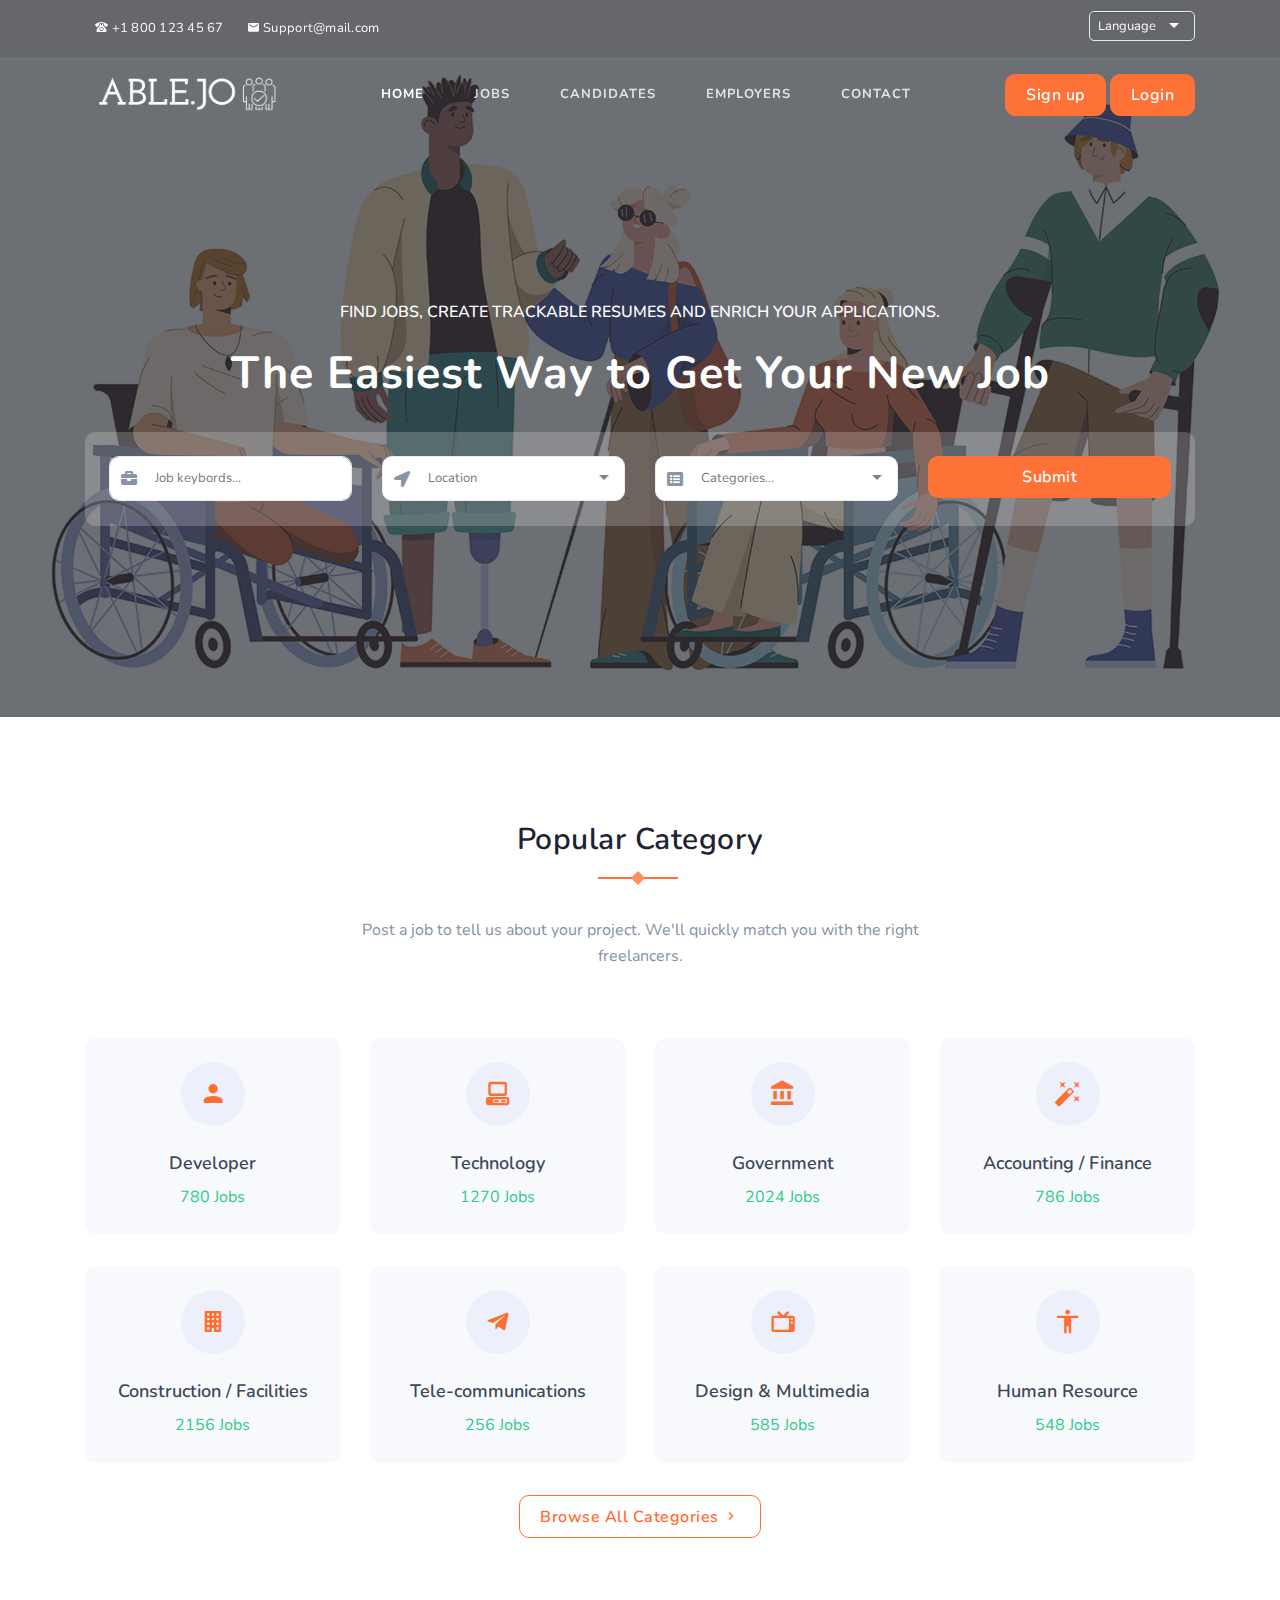
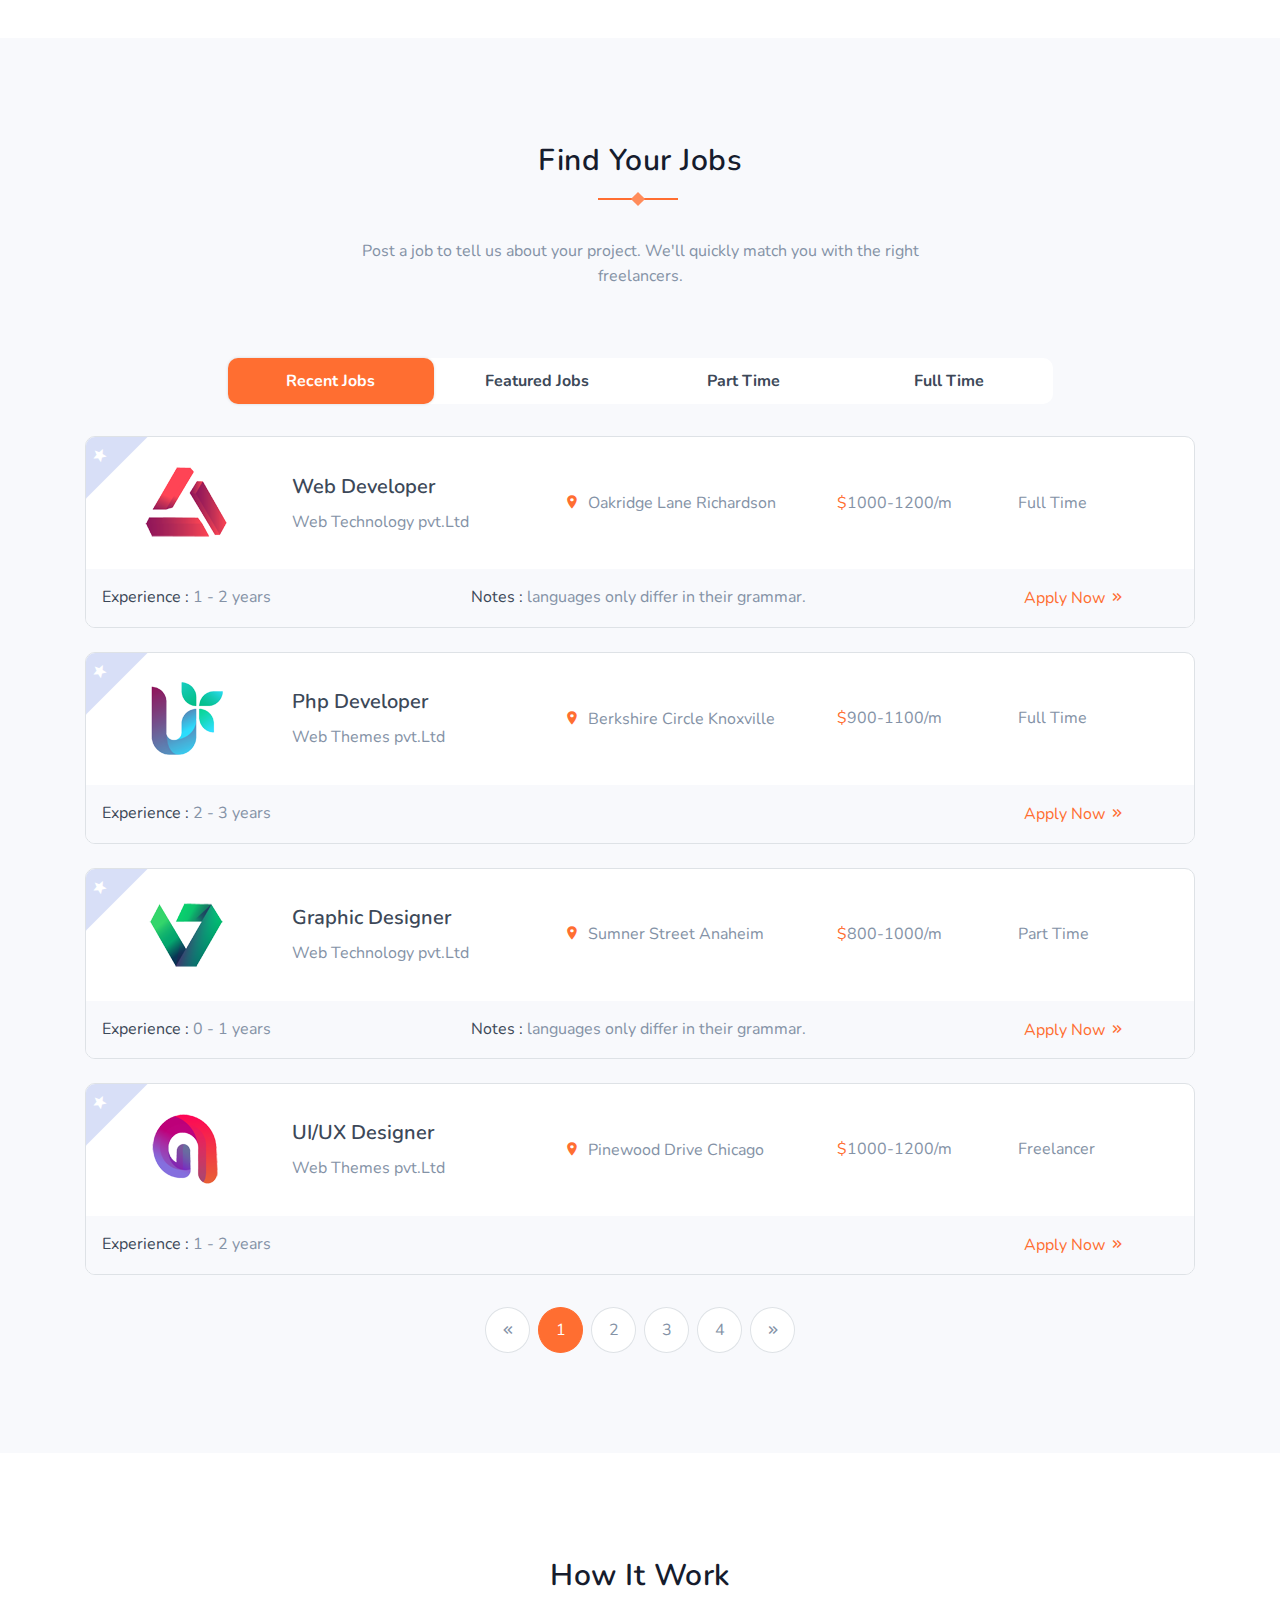
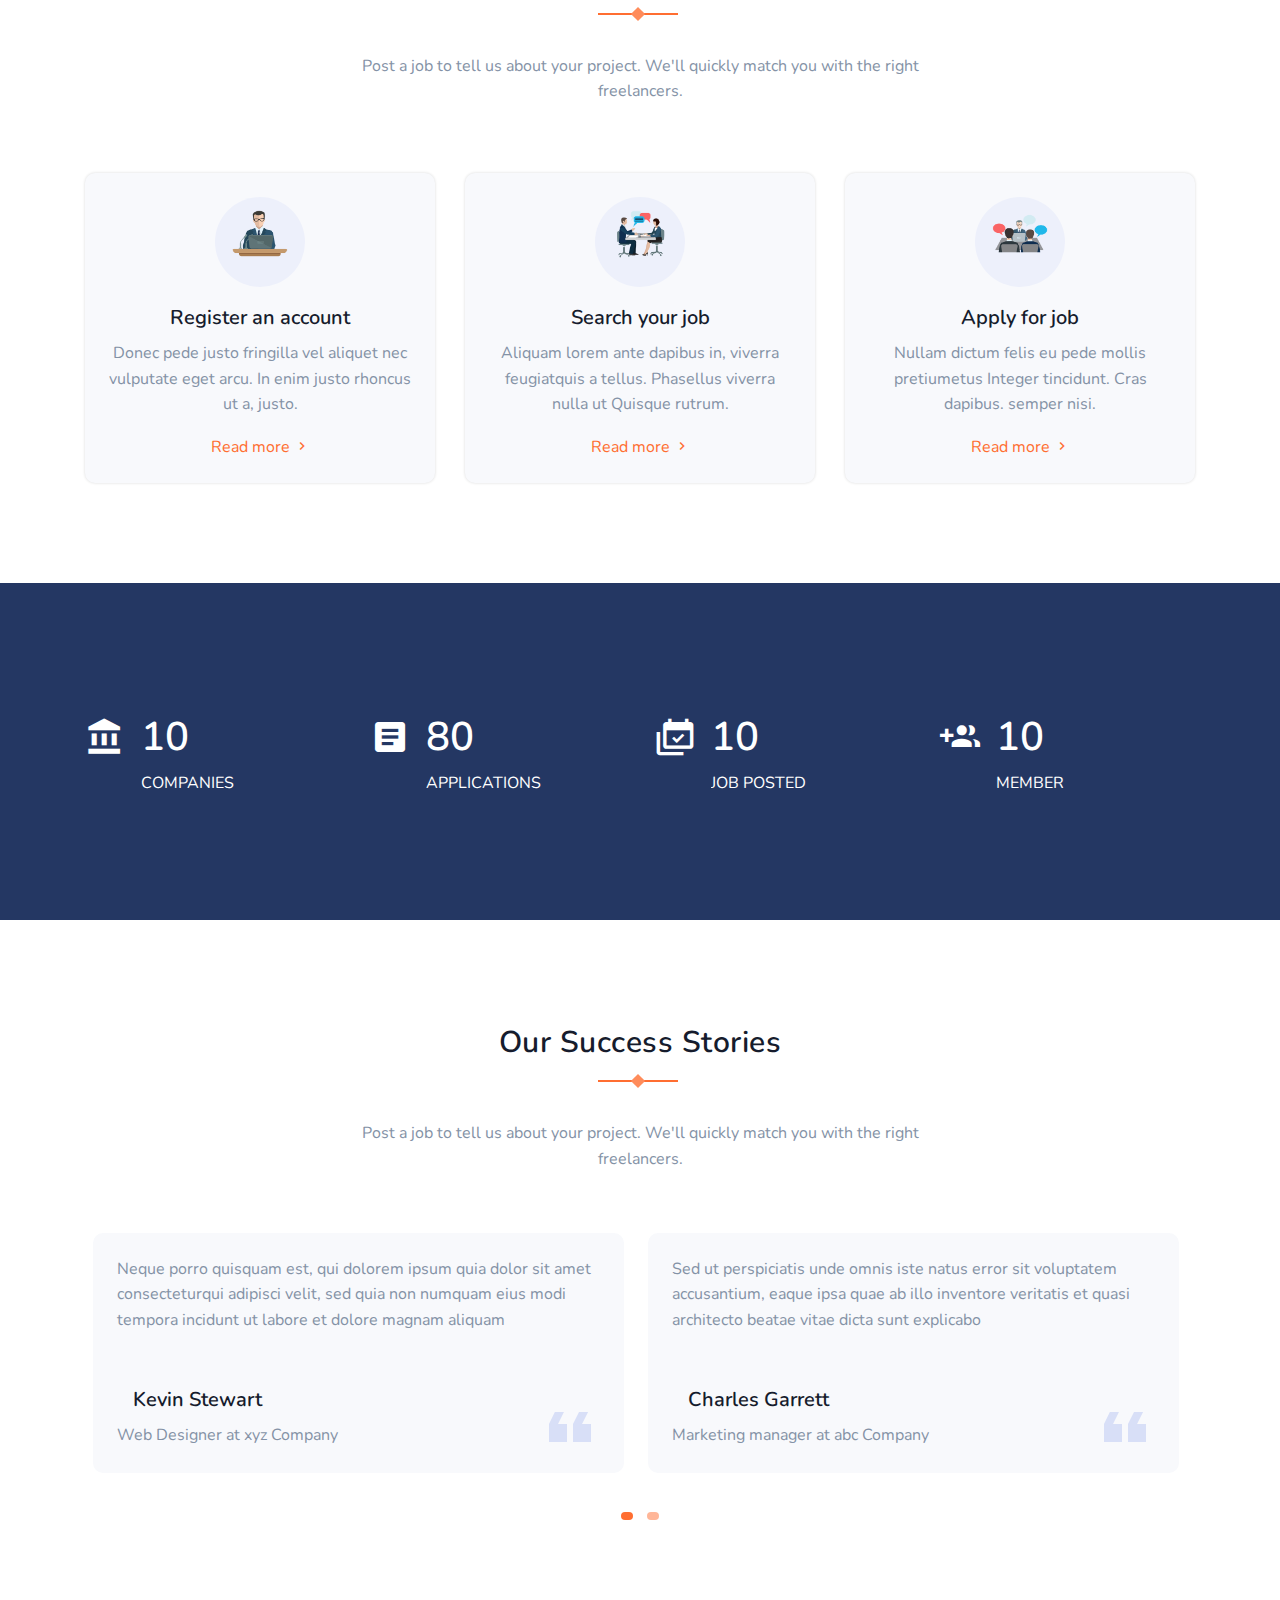
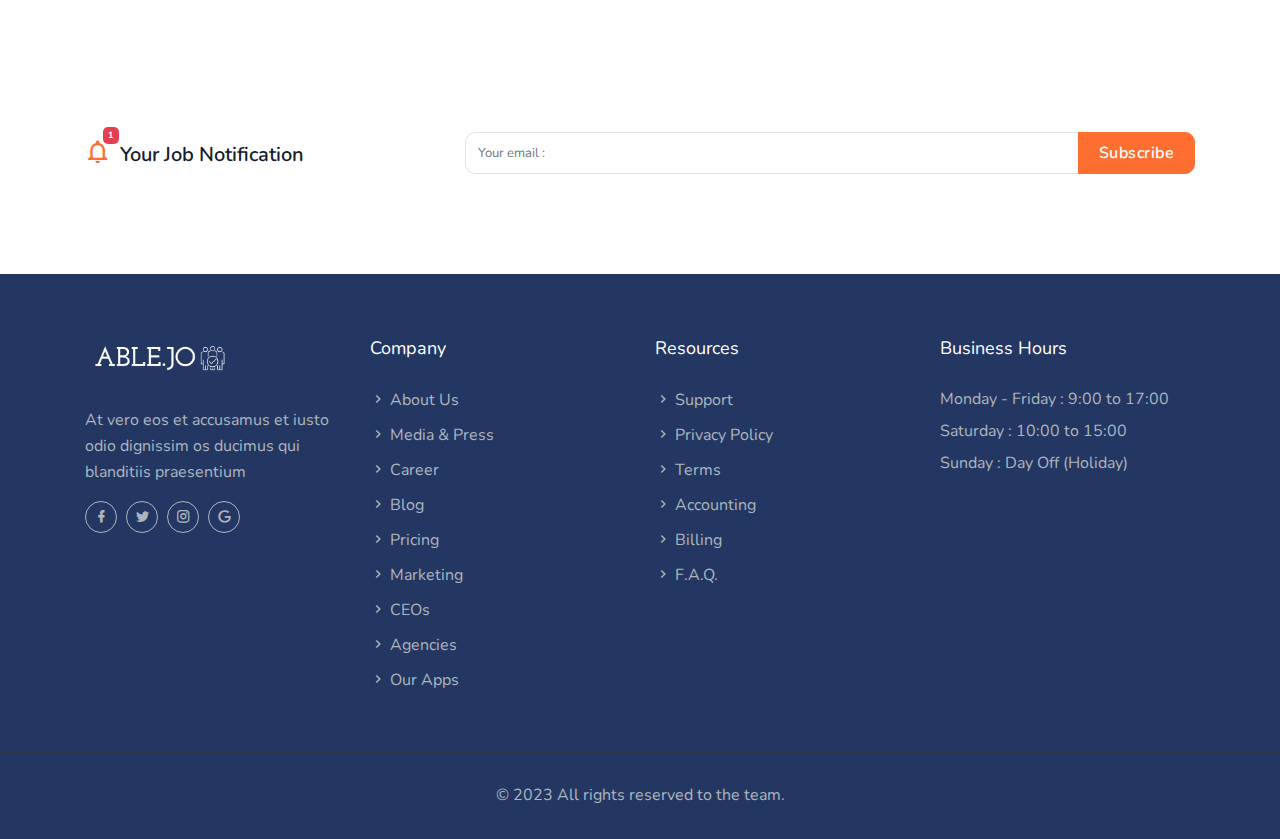
==== commit 1d7fdac0: "Add files via upload" ====
--- a/index.html
+++ b/index.html
@@ -87,7 +87,9 @@
                 </a>
             </div>                 
             <div class="buy-button">
-                <a href="post-a-job.html" class="btn btn-primary"><i class="mdi mdi-cloud-upload"></i> Post a Job</a>
+                <a href="registration.html" class="btn btn-primary"><i class="fa-solid fa-right-to-bracket"></i>Sign up</a>
+                <a href="login.html" class="btn btn-primary"><i class="fa-solid fa-right-to-bracket"></i>Login</a>
+
             </div><!--end login button-->
             <!-- End Logo container-->
             <div class="menu-extras">
@@ -1617,6 +1619,7 @@
     <!-- Back to top -->
 
     <!-- javascript -->
+    <script src="https://kit.fontawesome.com/195c74bb97.js" crossorigin="anonymous"></script>
     <script src="js/jquery.min.js"></script>
     <script src="js/bootstrap.bundle.min.js"></script>
     <script src="js/jquery.easing.min.js"></script>
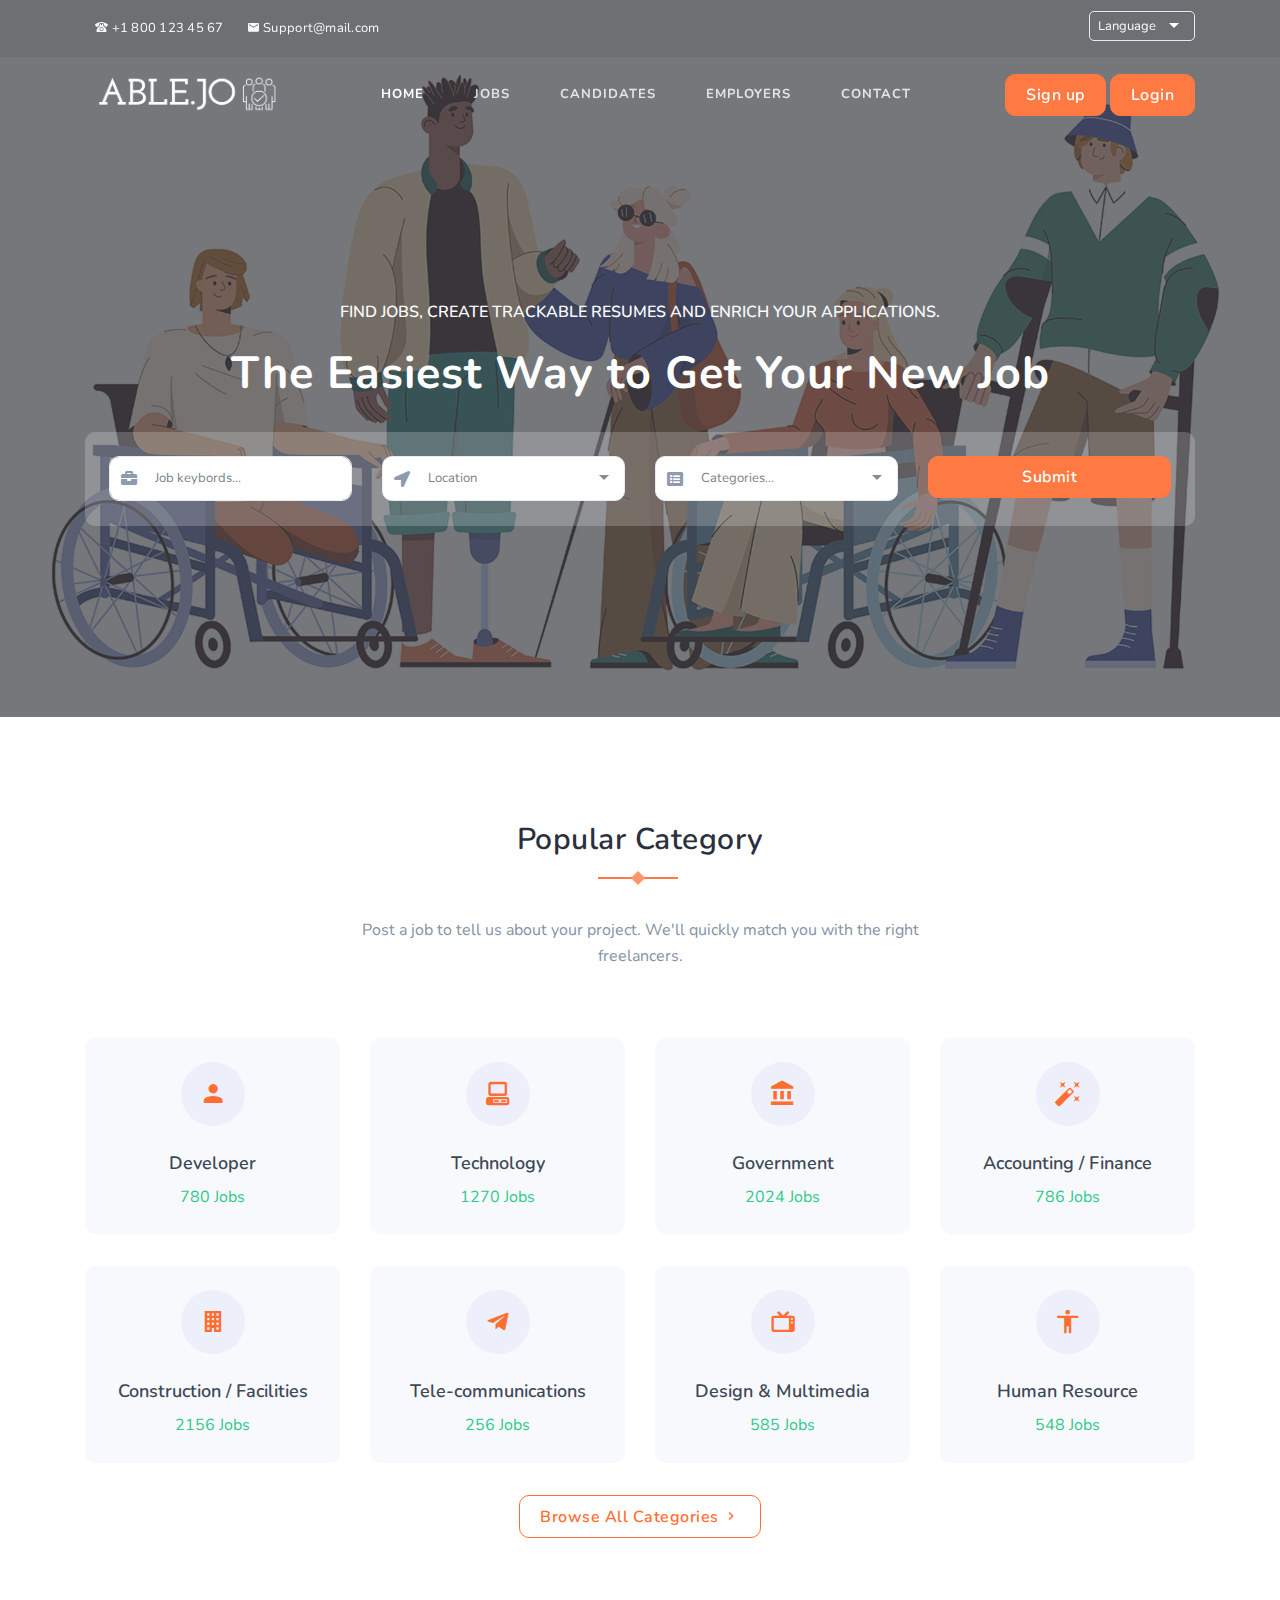
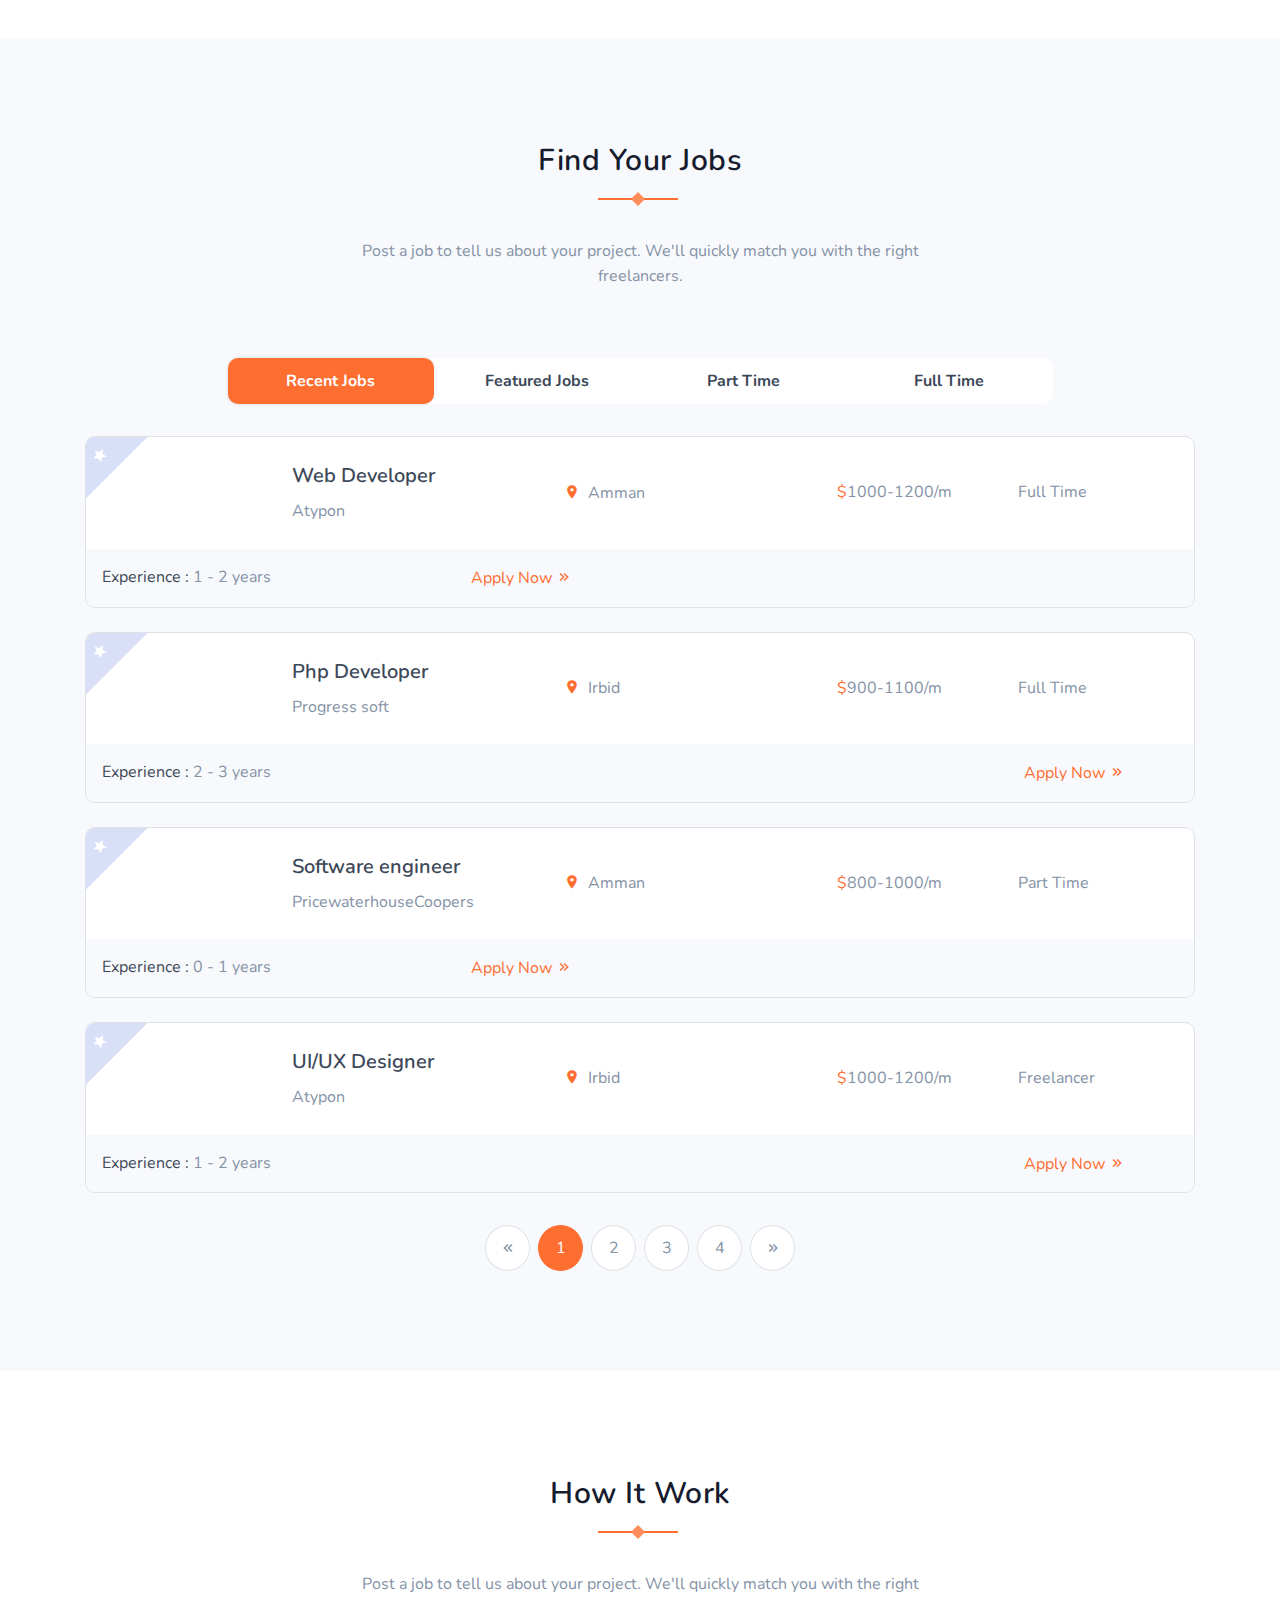
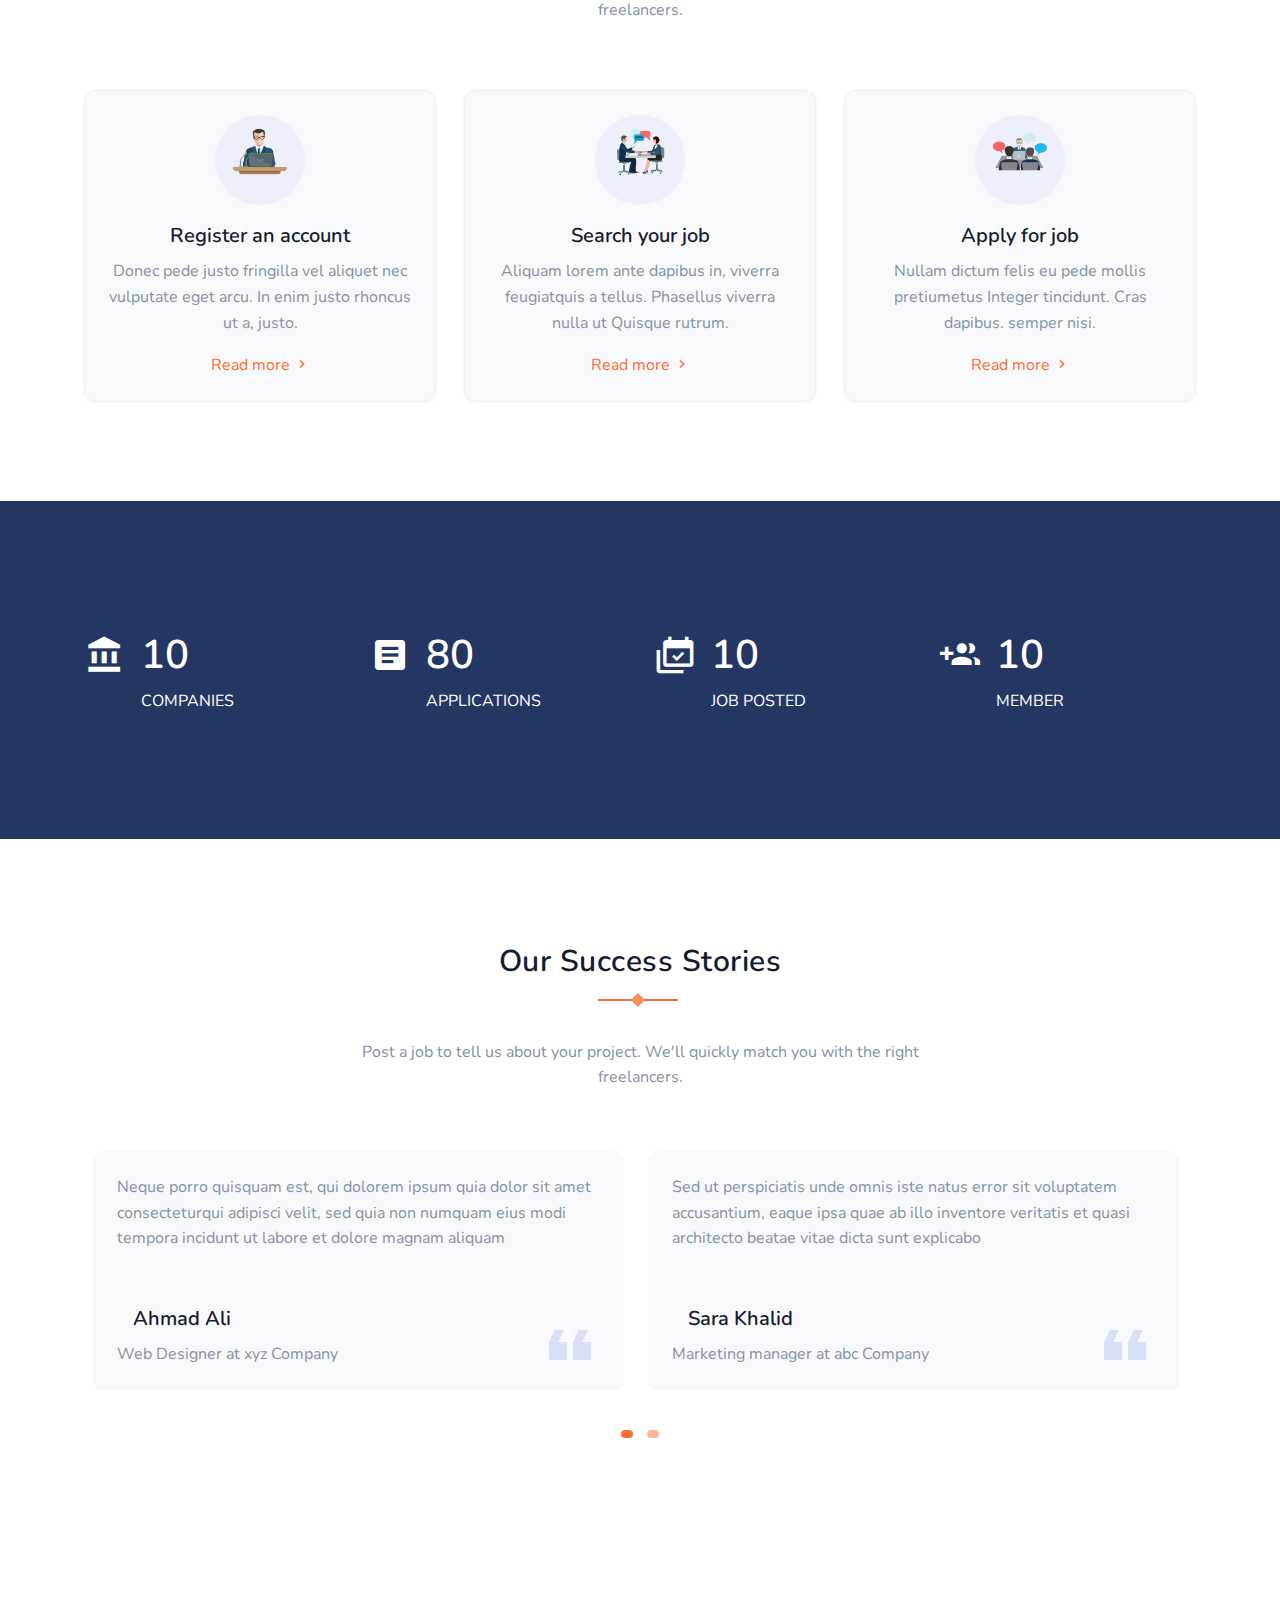
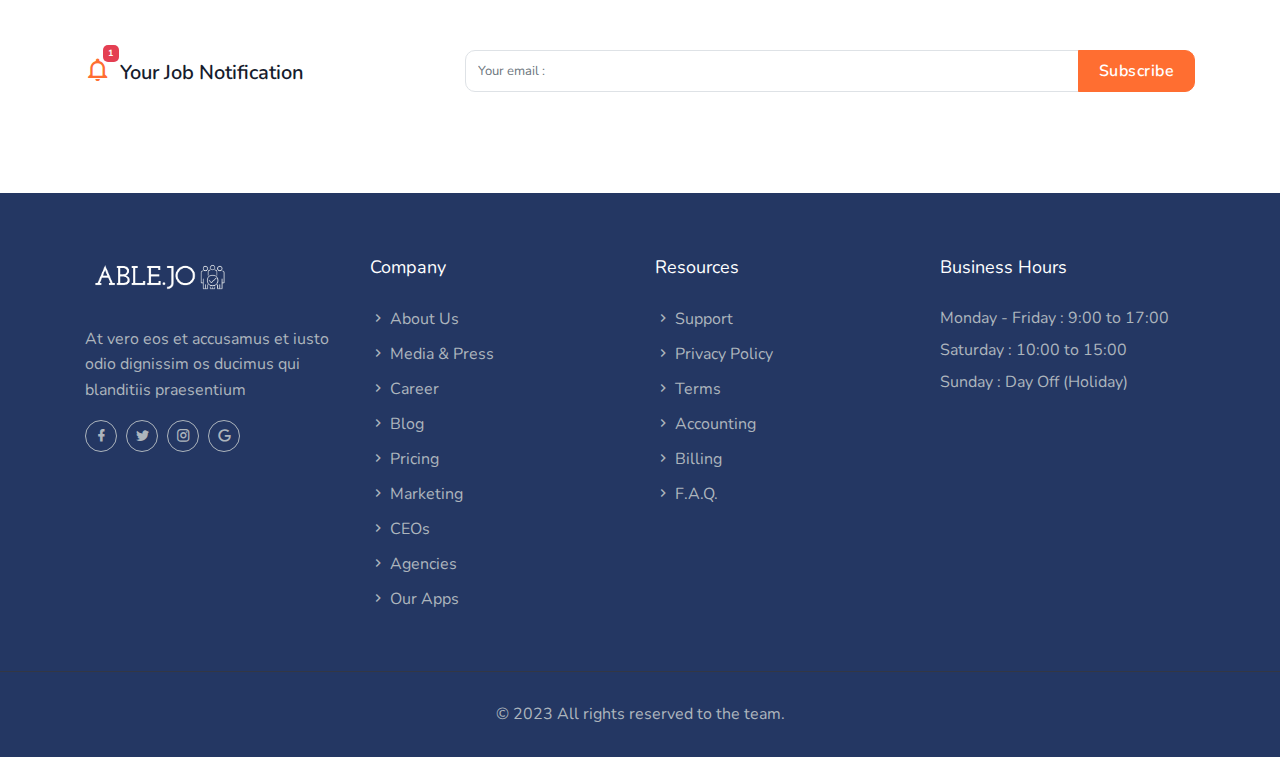
==== commit ce3c23de: "Add files via upload" ====
--- a/index.html
+++ b/index.html
@@ -87,7 +87,7 @@
                 </a>
             </div>                 
             <div class="buy-button">
-                <a href="registration.html" class="btn btn-primary"><i class="fa-solid fa-right-to-bracket"></i>Sign up</a>
+                <a href="signup.html" class="btn btn-primary"><i class="fa-solid fa-right-to-bracket"></i>Sign up</a>
                 <a href="login.html" class="btn btn-primary"><i class="fa-solid fa-right-to-bracket"></i>Login</a>
 
             </div><!--end login button-->
@@ -378,18 +378,18 @@
                                             <div class="row align-items-center">
                                                 <div class="col-md-2">
                                                     <div class="mo-mb-2">
-                                                        <img src="images/featured-job/img-1.png" alt="" class="img-fluid mx-auto d-block">
+                                                        <img src="images/1.jpg" alt="" class="img-fluid mx-auto d-block">
                                                     </div>
                                                 </div>
                                                 <div class="col-md-3">
                                                     <div>
                                                         <h5 class="f-18"><a href="#" class="text-dark">Web Developer</a></h5>
-                                                        <p class="text-muted mb-0">Web Technology pvt.Ltd</p>
-                                                    </div>
-                                                </div>
-                                                <div class="col-md-3">
-                                                    <div>
-                                                        <p class="text-muted mb-0"><i class="mdi mdi-map-marker text-primary mr-2"></i>Oakridge Lane Richardson</p>
+                                                        <p class="text-muted mb-0">Atypon</p>
+                                                    </div>
+                                                </div>
+                                                <div class="col-md-3">
+                                                    <div>
+                                                        <p class="text-muted mb-0"><i class="mdi mdi-map-marker text-primary mr-2"></i>Amman</p>
                                                     </div>
                                                 </div>
                                                 <div class="col-md-2">
@@ -409,11 +409,6 @@
                                                 <div class="col-md-4">
                                                     <div>
                                                         <p class="text-muted mb-0 mo-mb-2"><span class="text-dark">Experience :</span> 1 - 2 years</p>
-                                                    </div>
-                                                </div>
-                                                <div class="col-md-6">
-                                                    <div>
-                                                        <p class="text-muted mb-0 mo-mb-2"><span class="text-dark">Notes :</span> languages only differ in their grammar. </p>
                                                     </div>
                                                 </div>
                                                 <div class="col-md-2">
@@ -435,18 +430,18 @@
                                             <div class="row align-items-center">
                                                 <div class="col-md-2">
                                                     <div class="mo-mb-2">
-                                                        <img src="images/featured-job/img-2.png" alt="" class="img-fluid mx-auto d-block">
+                                                        <img src="images/2.jpg" alt="" class="img-fluid mx-auto d-block">
                                                     </div>
                                                 </div>
                                                 <div class="col-md-3">
                                                     <div>
                                                         <h5 class="f-18"><a href="#" class="text-dark">Php Developer</a></h5>
-                                                        <p class="text-muted mb-0">Web Themes pvt.Ltd</p>
-                                                    </div>
-                                                </div>
-                                                <div class="col-md-3">
-                                                    <div>
-                                                        <p class="text-muted mb-0"><i class="mdi mdi-map-marker text-primary mr-2"></i>Berkshire Circle Knoxville</p>
+                                                        <p class="text-muted mb-0">Progress soft</p>
+                                                    </div>
+                                                </div>
+                                                <div class="col-md-3">
+                                                    <div>
+                                                        <p class="text-muted mb-0"><i class="mdi mdi-map-marker text-primary mr-2"></i>Irbid</p>
                                                     </div>
                                                 </div>
                                                 <div class="col-md-2">
@@ -487,18 +482,18 @@
                                             <div class="row align-items-center">
                                                 <div class="col-md-2">
                                                     <div class="mo-mb-2">
-                                                        <img src="images/featured-job/img-3.png" alt="" class="img-fluid mx-auto d-block">
-                                                    </div>
-                                                </div>
-                                                <div class="col-md-3">
-                                                    <div>
-                                                        <h5 class="f-18"><a href="#" class="text-dark">Graphic Designer</a></h5>
-                                                        <p class="text-muted mb-0">Web Technology pvt.Ltd</p>
-                                                    </div>
-                                                </div>
-                                                <div class="col-md-3">
-                                                    <div>
-                                                        <p class="text-muted mb-0"><i class="mdi mdi-map-marker text-primary mr-2"></i>Sumner Street Anaheim</p>
+                                                        <img src="images/3.png" alt="" class="img-fluid mx-auto d-block">
+                                                    </div>
+                                                </div>
+                                                <div class="col-md-3">
+                                                    <div>
+                                                        <h5 class="f-18"><a href="#" class="text-dark">Software engineer</a></h5>
+                                                        <p class="text-muted mb-0">PricewaterhouseCoopers</p>
+                                                    </div>
+                                                </div>
+                                                <div class="col-md-3">
+                                                    <div>
+                                                        <p class="text-muted mb-0"><i class="mdi mdi-map-marker text-primary mr-2"></i>Amman</p>
                                                     </div>
                                                 </div>
                                                 <div class="col-md-2">
@@ -518,11 +513,6 @@
                                                 <div class="col-md-4">
                                                     <div>
                                                         <p class="text-muted mb-0 mo-mb-2"><span class="text-dark">Experience :</span> 0 - 1 years</p>
-                                                    </div>
-                                                </div>
-                                                <div class="col-md-6">
-                                                    <div>
-                                                        <p class="text-muted mb-0 mo-mb-2"><span class="text-dark">Notes :</span> languages only differ in their grammar. </p>
                                                     </div>
                                                 </div>
                                                 <div class="col-md-2">
@@ -544,18 +534,18 @@
                                             <div class="row align-items-center">
                                                 <div class="col-md-2">
                                                     <div class="mo-mb-2">
-                                                        <img src="images/featured-job/img-4.png" alt="" class="img-fluid mx-auto d-block">
+                                                        <img src="images/1.jpg" alt="" class="img-fluid mx-auto d-block">
                                                     </div>
                                                 </div>
                                                 <div class="col-md-3">
                                                     <div>
                                                         <h5 class="f-18"><a href="#" class="text-dark">UI/UX Designer</a></h5>
-                                                        <p class="text-muted mb-0">Web Themes pvt.Ltd</p>
-                                                    </div>
-                                                </div>
-                                                <div class="col-md-3">
-                                                    <div>
-                                                        <p class="text-muted mb-0"><i class="mdi mdi-map-marker text-primary mr-2"></i>Pinewood Drive Chicago</p>
+                                                        <p class="text-muted mb-0">Atypon</p>
+                                                    </div>
+                                                </div>
+                                                <div class="col-md-3">
+                                                    <div>
+                                                        <p class="text-muted mb-0"><i class="mdi mdi-map-marker text-primary mr-2"></i>Irbid</p>
                                                     </div>
                                                 </div>
                                                 <div class="col-md-2">
@@ -604,18 +594,18 @@
                                             <div class="row align-items-center">
                                                 <div class="col-md-2">
                                                     <div class="mo-mb-2">
-                                                        <img src="images/featured-job/img-2.png" alt="" class="img-fluid mx-auto d-block">
+                                                        <img src="images/2.jpg" alt="" class="img-fluid mx-auto d-block">
                                                     </div>
                                                 </div>
                                                 <div class="col-md-3">
                                                     <div>
                                                         <h5 class="f-18"><a href="#" class="text-dark">Php Developer</a></h5>
-                                                        <p class="text-muted mb-0">Web Themes pvt.Ltd</p>
-                                                    </div>
-                                                </div>
-                                                <div class="col-md-3">
-                                                    <div>
-                                                        <p class="text-muted mb-0"><i class="mdi mdi-map-marker text-primary mr-2"></i>Berkshire Circle Knoxville</p>
+                                                        <p class="text-muted mb-0">Progress soft</p>
+                                                    </div>
+                                                </div>
+                                                <div class="col-md-3">
+                                                    <div>
+                                                        <p class="text-muted mb-0"><i class="mdi mdi-map-marker text-primary mr-2"></i>Irbid</p>
                                                     </div>
                                                 </div>
                                                 <div class="col-md-2">
@@ -656,18 +646,18 @@
                                             <div class="row align-items-center">
                                                 <div class="col-md-2">
                                                     <div class="mo-mb-2">
-                                                        <img src="images/featured-job/img-1.png" alt="" class="img-fluid mx-auto d-block">
+                                                        <img src="images/3.png" alt="" class="img-fluid mx-auto d-block">
                                                     </div>
                                                 </div>
                                                 <div class="col-md-3">
                                                     <div>
                                                         <h5 class="f-18"><a href="#" class="text-dark">Web Developer</a></h5>
-                                                        <p class="text-muted mb-0">Web Technology pvt.Ltd</p>
-                                                    </div>
-                                                </div>
-                                                <div class="col-md-3">
-                                                    <div>
-                                                        <p class="text-muted mb-0"><i class="mdi mdi-map-marker text-primary mr-2"></i>Oakridge Lane Richardson</p>
+                                                        <p class="text-muted mb-0">PricewaterhouseCoopers</p>
+                                                    </div>
+                                                </div>
+                                                <div class="col-md-3">
+                                                    <div>
+                                                        <p class="text-muted mb-0"><i class="mdi mdi-map-marker text-primary mr-2"></i>Amman</p>
                                                     </div>
                                                 </div>
                                                 <div class="col-md-2">
@@ -687,11 +677,6 @@
                                                 <div class="col-md-4">
                                                     <div>
                                                         <p class="text-muted mb-0 mo-mb-2"><span class="text-dark">Experience :</span> 1 - 2 years</p>
-                                                    </div>
-                                                </div>
-                                                <div class="col-md-6">
-                                                    <div>
-                                                        <p class="text-muted mb-0 mo-mb-2"><span class="text-dark">Notes :</span> languages only differ in their grammar. </p>
                                                     </div>
                                                 </div>
                                                 <div class="col-md-2">
@@ -713,18 +698,18 @@
                                             <div class="row align-items-center">
                                                 <div class="col-md-2">
                                                     <div class="mo-mb-2">
-                                                        <img src="images/featured-job/img-4.png" alt="" class="img-fluid mx-auto d-block">
+                                                        <img src="images/1.jpg" alt="" class="img-fluid mx-auto d-block">
                                                     </div>
                                                 </div>
                                                 <div class="col-md-3">
                                                     <div>
                                                         <h5 class="f-18"><a href="#" class="text-dark">UI/UX Designer</a></h5>
-                                                        <p class="text-muted mb-0">Web Themes pvt.Ltd</p>
-                                                    </div>
-                                                </div>
-                                                <div class="col-md-3">
-                                                    <div>
-                                                        <p class="text-muted mb-0"><i class="mdi mdi-map-marker text-primary mr-2"></i>Pinewood Drive Chicago</p>
+                                                        <p class="text-muted mb-0">Atypon</p>
+                                                    </div>
+                                                </div>
+                                                <div class="col-md-3">
+                                                    <div>
+                                                        <p class="text-muted mb-0"><i class="mdi mdi-map-marker text-primary mr-2"></i>Amman</p>
                                                     </div>
                                                 </div>
                                                 <div class="col-md-2">
@@ -744,11 +729,6 @@
                                                 <div class="col-md-4">
                                                     <div>
                                                         <p class="text-muted mb-0 mo-mb-2"><span class="text-dark">Experience :</span> 1 - 2 years</p>
-                                                    </div>
-                                                </div>
-                                                <div class="col-md-6">
-                                                    <div>
-                                                        <p class="text-muted mb-0 mo-mb-2"><span class="text-dark">Notes :</span> languages only differ in their grammar. </p>
                                                     </div>
                                                 </div>
                                                 <div class="col-md-2">
@@ -770,18 +750,18 @@
                                             <div class="row align-items-center">
                                                 <div class="col-md-2">
                                                     <div class="mo-mb-2">
-                                                        <img src="images/featured-job/img-3.png" alt="" class="img-fluid mx-auto d-block">
+                                                        <img src="images/3.png" alt="" class="img-fluid mx-auto d-block">
                                                     </div>
                                                 </div>
                                                 <div class="col-md-3">
                                                     <div>
                                                         <h5 class="f-18"><a href="#" class="text-dark">Graphic Designer</a></h5>
-                                                        <p class="text-muted mb-0">Web Technology pvt.Ltd</p>
-                                                    </div>
-                                                </div>
-                                                <div class="col-md-3">
-                                                    <div>
-                                                        <p class="text-muted mb-0"><i class="mdi mdi-map-marker text-primary mr-2"></i>Sumner Street Anaheim</p>
+                                                        <p class="text-muted mb-0">PricewaterhouseCoopers</p>
+                                                    </div>
+                                                </div>
+                                                <div class="col-md-3">
+                                                    <div>
+                                                        <p class="text-muted mb-0"><i class="mdi mdi-map-marker text-primary mr-2"></i>Irbid</p>
                                                     </div>
                                                 </div>
                                                 <div class="col-md-2">
@@ -801,11 +781,6 @@
                                                 <div class="col-md-4">
                                                     <div>
                                                         <p class="text-muted mb-0 mo-mb-2"><span class="text-dark">Experience :</span> 0 - 1 years</p>
-                                                    </div>
-                                                </div>
-                                                <div class="col-md-6">
-                                                    <div>
-                                                        <p class="text-muted mb-0 mo-mb-2"><span class="text-dark">Notes :</span> languages only differ in their grammar. </p>
                                                     </div>
                                                 </div>
                                                 <div class="col-md-2">
@@ -834,18 +809,18 @@
                                             <div class="row align-items-center">
                                                 <div class="col-md-2">
                                                     <div class="mo-mb-2">
-                                                        <img src="images/featured-job/img-1.png" alt="" class="img-fluid mx-auto d-block">
+                                                        <img src="images/1.png" alt="" class="img-fluid mx-auto d-block">
                                                     </div>
                                                 </div>
                                                 <div class="col-md-3">
                                                     <div>
                                                         <h5 class="f-18"><a href="#" class="text-dark">Web Developer</a></h5>
-                                                        <p class="text-muted mb-0">Web Technology pvt.Ltd</p>
-                                                    </div>
-                                                </div>
-                                                <div class="col-md-3">
-                                                    <div>
-                                                        <p class="text-muted mb-0"><i class="mdi mdi-map-marker text-primary mr-2"></i>Oakridge Lane Richardson</p>
+                                                        <p class="text-muted mb-0">Atypon</p>
+                                                    </div>
+                                                </div>
+                                                <div class="col-md-3">
+                                                    <div>
+                                                        <p class="text-muted mb-0"><i class="mdi mdi-map-marker text-primary mr-2"></i>Amman</p>
                                                     </div>
                                                 </div>
                                                 <div class="col-md-2">
@@ -865,11 +840,6 @@
                                                 <div class="col-md-4">
                                                     <div>
                                                         <p class="text-muted mb-0 mo-mb-2"><span class="text-dark">Experience :</span> 1 - 2 years</p>
-                                                    </div>
-                                                </div>
-                                                <div class="col-md-6">
-                                                    <div>
-                                                        <p class="text-muted mb-0 mo-mb-2"><span class="text-dark">Notes :</span> languages only differ in their grammar. </p>
                                                     </div>
                                                 </div>
                                                 <div class="col-md-2">
@@ -891,18 +861,18 @@
                                             <div class="row align-items-center">
                                                 <div class="col-md-2">
                                                     <div class="mo-mb-2">
-                                                        <img src="images/featured-job/img-2.png" alt="" class="img-fluid mx-auto d-block">
+                                                        <img src="images/3.png" alt="" class="img-fluid mx-auto d-block">
                                                     </div>
                                                 </div>
                                                 <div class="col-md-3">
                                                     <div>
                                                         <h5 class="f-18"><a href="#" class="text-dark">Php Developer</a></h5>
-                                                        <p class="text-muted mb-0">Web Themes pvt.Ltd</p>
-                                                    </div>
-                                                </div>
-                                                <div class="col-md-3">
-                                                    <div>
-                                                        <p class="text-muted mb-0"><i class="mdi mdi-map-marker text-primary mr-2"></i>Berkshire Circle Knoxville</p>
+                                                        <p class="text-muted mb-0">PricewaterhouseCoopers</p>
+                                                    </div>
+                                                </div>
+                                                <div class="col-md-3">
+                                                    <div>
+                                                        <p class="text-muted mb-0"><i class="mdi mdi-map-marker text-primary mr-2"></i>Irbid</p>
                                                     </div>
                                                 </div>
                                                 <div class="col-md-2">
@@ -943,18 +913,18 @@
                                             <div class="row align-items-center">
                                                 <div class="col-md-2">
                                                     <div class="mo-mb-2">
-                                                        <img src="images/featured-job/img-3.png" alt="" class="img-fluid mx-auto d-block">
+                                                        <img src="images/1.jpg" alt="" class="img-fluid mx-auto d-block">
                                                     </div>
                                                 </div>
                                                 <div class="col-md-3">
                                                     <div>
                                                         <h5 class="f-18"><a href="#" class="text-dark">Graphic Designer</a></h5>
-                                                        <p class="text-muted mb-0">Web Technology pvt.Ltd</p>
-                                                    </div>
-                                                </div>
-                                                <div class="col-md-3">
-                                                    <div>
-                                                        <p class="text-muted mb-0"><i class="mdi mdi-map-marker text-primary mr-2"></i>Sumner Street Anaheim</p>
+                                                        <p class="text-muted mb-0">Atypon</p>
+                                                    </div>
+                                                </div>
+                                                <div class="col-md-3">
+                                                    <div>
+                                                        <p class="text-muted mb-0"><i class="mdi mdi-map-marker text-primary mr-2"></i>Irbid</p>
                                                     </div>
                                                 </div>
                                                 <div class="col-md-2">
@@ -974,11 +944,6 @@
                                                 <div class="col-md-4">
                                                     <div>
                                                         <p class="text-muted mb-0 mo-mb-2"><span class="text-dark">Experience :</span> 0 - 1 years</p>
-                                                    </div>
-                                                </div>
-                                                <div class="col-md-6">
-                                                    <div>
-                                                        <p class="text-muted mb-0 mo-mb-2"><span class="text-dark">Notes :</span> languages only differ in their grammar. </p>
                                                     </div>
                                                 </div>
                                                 <div class="col-md-2">
@@ -1000,18 +965,18 @@
                                             <div class="row align-items-center">
                                                 <div class="col-md-2">
                                                     <div class="mo-mb-2">
-                                                        <img src="images/featured-job/img-4.png" alt="" class="img-fluid mx-auto d-block">
+                                                        <img src="images/2.jpg" alt="" class="img-fluid mx-auto d-block">
                                                     </div>
                                                 </div>
                                                 <div class="col-md-3">
                                                     <div>
                                                         <h5 class="f-18"><a href="#" class="text-dark">UI/UX Designer</a></h5>
-                                                        <p class="text-muted mb-0">Web Themes pvt.Ltd</p>
-                                                    </div>
-                                                </div>
-                                                <div class="col-md-3">
-                                                    <div>
-                                                        <p class="text-muted mb-0"><i class="mdi mdi-map-marker text-primary mr-2"></i>Pinewood Drive Chicago</p>
+                                                        <p class="text-muted mb-0">Progress soft</p>
+                                                    </div>
+                                                </div>
+                                                <div class="col-md-3">
+                                                    <div>
+                                                        <p class="text-muted mb-0"><i class="mdi mdi-map-marker text-primary mr-2"></i>Amman</p>
                                                     </div>
                                                 </div>
                                                 <div class="col-md-2">
@@ -1031,11 +996,6 @@
                                                 <div class="col-md-4">
                                                     <div>
                                                         <p class="text-muted mb-0 mo-mb-2"><span class="text-dark">Experience :</span> 1 - 2 years</p>
-                                                    </div>
-                                                </div>
-                                                <div class="col-md-6">
-                                                    <div>
-                                                        <p class="text-muted mb-0 mo-mb-2"><span class="text-dark">Notes :</span> languages only differ in their grammar. </p>
                                                     </div>
                                                 </div>
                                                 <div class="col-md-2">
@@ -1063,18 +1023,18 @@
                                             <div class="row align-items-center">
                                                 <div class="col-md-2">
                                                     <div class="mo-mb-2">
-                                                        <img src="images/featured-job/img-2.png" alt="" class="img-fluid mx-auto d-block">
+                                                        <img src="images/3.png" alt="" class="img-fluid mx-auto d-block">
                                                     </div>
                                                 </div>
                                                 <div class="col-md-3">
                                                     <div>
                                                         <h5 class="f-18"><a href="#" class="text-dark">Php Developer</a></h5>
-                                                        <p class="text-muted mb-0">Web Themes pvt.Ltd</p>
-                                                    </div>
-                                                </div>
-                                                <div class="col-md-3">
-                                                    <div>
-                                                        <p class="text-muted mb-0"><i class="mdi mdi-map-marker text-primary mr-2"></i>Berkshire Circle Knoxville</p>
+                                                        <p class="text-muted mb-0">PricewaterhouseCoopers</p>
+                                                    </div>
+                                                </div>
+                                                <div class="col-md-3">
+                                                    <div>
+                                                        <p class="text-muted mb-0"><i class="mdi mdi-map-marker text-primary mr-2"></i>Irbid</p>
                                                     </div>
                                                 </div>
                                                 <div class="col-md-2">
@@ -1115,18 +1075,18 @@
                                             <div class="row align-items-center">
                                                 <div class="col-md-2">
                                                     <div class="mo-mb-2">
-                                                        <img src="images/featured-job/img-1.png" alt="" class="img-fluid mx-auto d-block">
+                                                        <img src="images/2.jpg" alt="" class="img-fluid mx-auto d-block">
                                                     </div>
                                                 </div>
                                                 <div class="col-md-3">
                                                     <div>
                                                         <h5 class="f-18"><a href="#" class="text-dark">Web Developer</a></h5>
-                                                        <p class="text-muted mb-0">Web Technology pvt.Ltd</p>
-                                                    </div>
-                                                </div>
-                                                <div class="col-md-3">
-                                                    <div>
-                                                        <p class="text-muted mb-0"><i class="mdi mdi-map-marker text-primary mr-2"></i>Oakridge Lane Richardson</p>
+                                                        <p class="text-muted mb-0">Amman</p>
+                                                    </div>
+                                                </div>
+                                                <div class="col-md-3">
+                                                    <div>
+                                                        <p class="text-muted mb-0"><i class="mdi mdi-map-marker text-primary mr-2"></i>Irbid</p>
                                                     </div>
                                                 </div>
                                                 <div class="col-md-2">
@@ -1146,11 +1106,6 @@
                                                 <div class="col-md-4">
                                                     <div>
                                                         <p class="text-muted mb-0 mo-mb-2"><span class="text-dark">Experience :</span> 1 - 2 years</p>
-                                                    </div>
-                                                </div>
-                                                <div class="col-md-6">
-                                                    <div>
-                                                        <p class="text-muted mb-0 mo-mb-2"><span class="text-dark">Notes :</span> languages only differ in their grammar. </p>
                                                     </div>
                                                 </div>
                                                 <div class="col-md-2">
@@ -1172,18 +1127,18 @@
                                             <div class="row align-items-center">
                                                 <div class="col-md-2">
                                                     <div class="mo-mb-2">
-                                                        <img src="images/featured-job/img-4.png" alt="" class="img-fluid mx-auto d-block">
+                                                        <img src="images/2.jpg" alt="" class="img-fluid mx-auto d-block">
                                                     </div>
                                                 </div>
                                                 <div class="col-md-3">
                                                     <div>
                                                         <h5 class="f-18"><a href="#" class="text-dark">UI/UX Designer</a></h5>
-                                                        <p class="text-muted mb-0">Web Themes pvt.Ltd</p>
-                                                    </div>
-                                                </div>
-                                                <div class="col-md-3">
-                                                    <div>
-                                                        <p class="text-muted mb-0"><i class="mdi mdi-map-marker text-primary mr-2"></i>Pinewood Drive Chicago</p>
+                                                        <p class="text-muted mb-0">Progress soft</p>
+                                                    </div>
+                                                </div>
+                                                <div class="col-md-3">
+                                                    <div>
+                                                        <p class="text-muted mb-0"><i class="mdi mdi-map-marker text-primary mr-2"></i>Amman</p>
                                                     </div>
                                                 </div>
                                                 <div class="col-md-2">
@@ -1203,11 +1158,6 @@
                                                 <div class="col-md-4">
                                                     <div>
                                                         <p class="text-muted mb-0 mo-mb-2"><span class="text-dark">Experience :</span> 1 - 2 years</p>
-                                                    </div>
-                                                </div>
-                                                <div class="col-md-6">
-                                                    <div>
-                                                        <p class="text-muted mb-0 mo-mb-2"><span class="text-dark">Notes :</span> languages only differ in their grammar. </p>
                                                     </div>
                                                 </div>
                                                 <div class="col-md-2">
@@ -1229,18 +1179,18 @@
                                             <div class="row align-items-center">
                                                 <div class="col-md-2">
                                                     <div class="mo-mb-2">
-                                                        <img src="images/featured-job/img-3.png" alt="" class="img-fluid mx-auto d-block">
+                                                        <img src="images/1.jpg" alt="" class="img-fluid mx-auto d-block">
                                                     </div>
                                                 </div>
                                                 <div class="col-md-3">
                                                     <div>
                                                         <h5 class="f-18"><a href="#" class="text-dark">Graphic Designer</a></h5>
-                                                        <p class="text-muted mb-0">Web Technology pvt.Ltd</p>
-                                                    </div>
-                                                </div>
-                                                <div class="col-md-3">
-                                                    <div>
-                                                        <p class="text-muted mb-0"><i class="mdi mdi-map-marker text-primary mr-2"></i>Sumner Street Anaheim</p>
+                                                        <p class="text-muted mb-0">Atypon</p>
+                                                    </div>
+                                                </div>
+                                                <div class="col-md-3">
+                                                    <div>
+                                                        <p class="text-muted mb-0"><i class="mdi mdi-map-marker text-primary mr-2"></i>Amman</p>
                                                     </div>
                                                 </div>
                                                 <div class="col-md-2">
@@ -1443,7 +1393,7 @@
                                 <div class="testi-img float-left mr-3">
                                     <img src="https://via.placeholder.com/400X400//88929f/5a6270C/O https://placeholder.com/" height="64" alt="" class="rounded-circle shadow">
                                 </div>
-                                <h5 class="f-18 pt-1">Kevin Stewart</h5>
+                                <h5 class="f-18 pt-1">Ahmad Ali</h5>
                                 <p class="text-muted mb-0">Web Designer at xyz Company</p>
                                 <div class="testi-icon">
                                     <i class="mdi mdi-format-quote-open display-2"></i>
@@ -1457,7 +1407,7 @@
                                 <div class="testi-img float-left mr-3">
                                     <img src="https://via.placeholder.com/400X400//88929f/5a6270C/O https://placeholder.com/" height="64" alt="" class="rounded-circle shadow">
                                 </div>
-                                <h5 class="f-18 pt-1">Charles Garrett</h5>
+                                <h5 class="f-18 pt-1">Sara Khalid</h5>
                                 <p class="text-muted mb-0">Marketing manager at abc Company</p>
                                 <div class="testi-icon">
                                     <i class="mdi mdi-format-quote-open display-2"></i>
@@ -1471,7 +1421,7 @@
                                 <div class="testi-img float-left mr-3">
                                     <img src="https://via.placeholder.com/400X400//88929f/5a6270C/O https://placeholder.com/" height="64" alt="" class="rounded-circle shadow">
                                 </div>
-                                <h5 class="f-18 pt-1">Perry Martinez</h5>
+                                <h5 class="f-18 pt-1">Ali Mohammad</h5>
                                 <p class="text-muted mb-0">Marketing manager at abc Company</p>
                                 <div class="testi-icon">
                                     <i class="mdi mdi-format-quote-open display-2"></i>
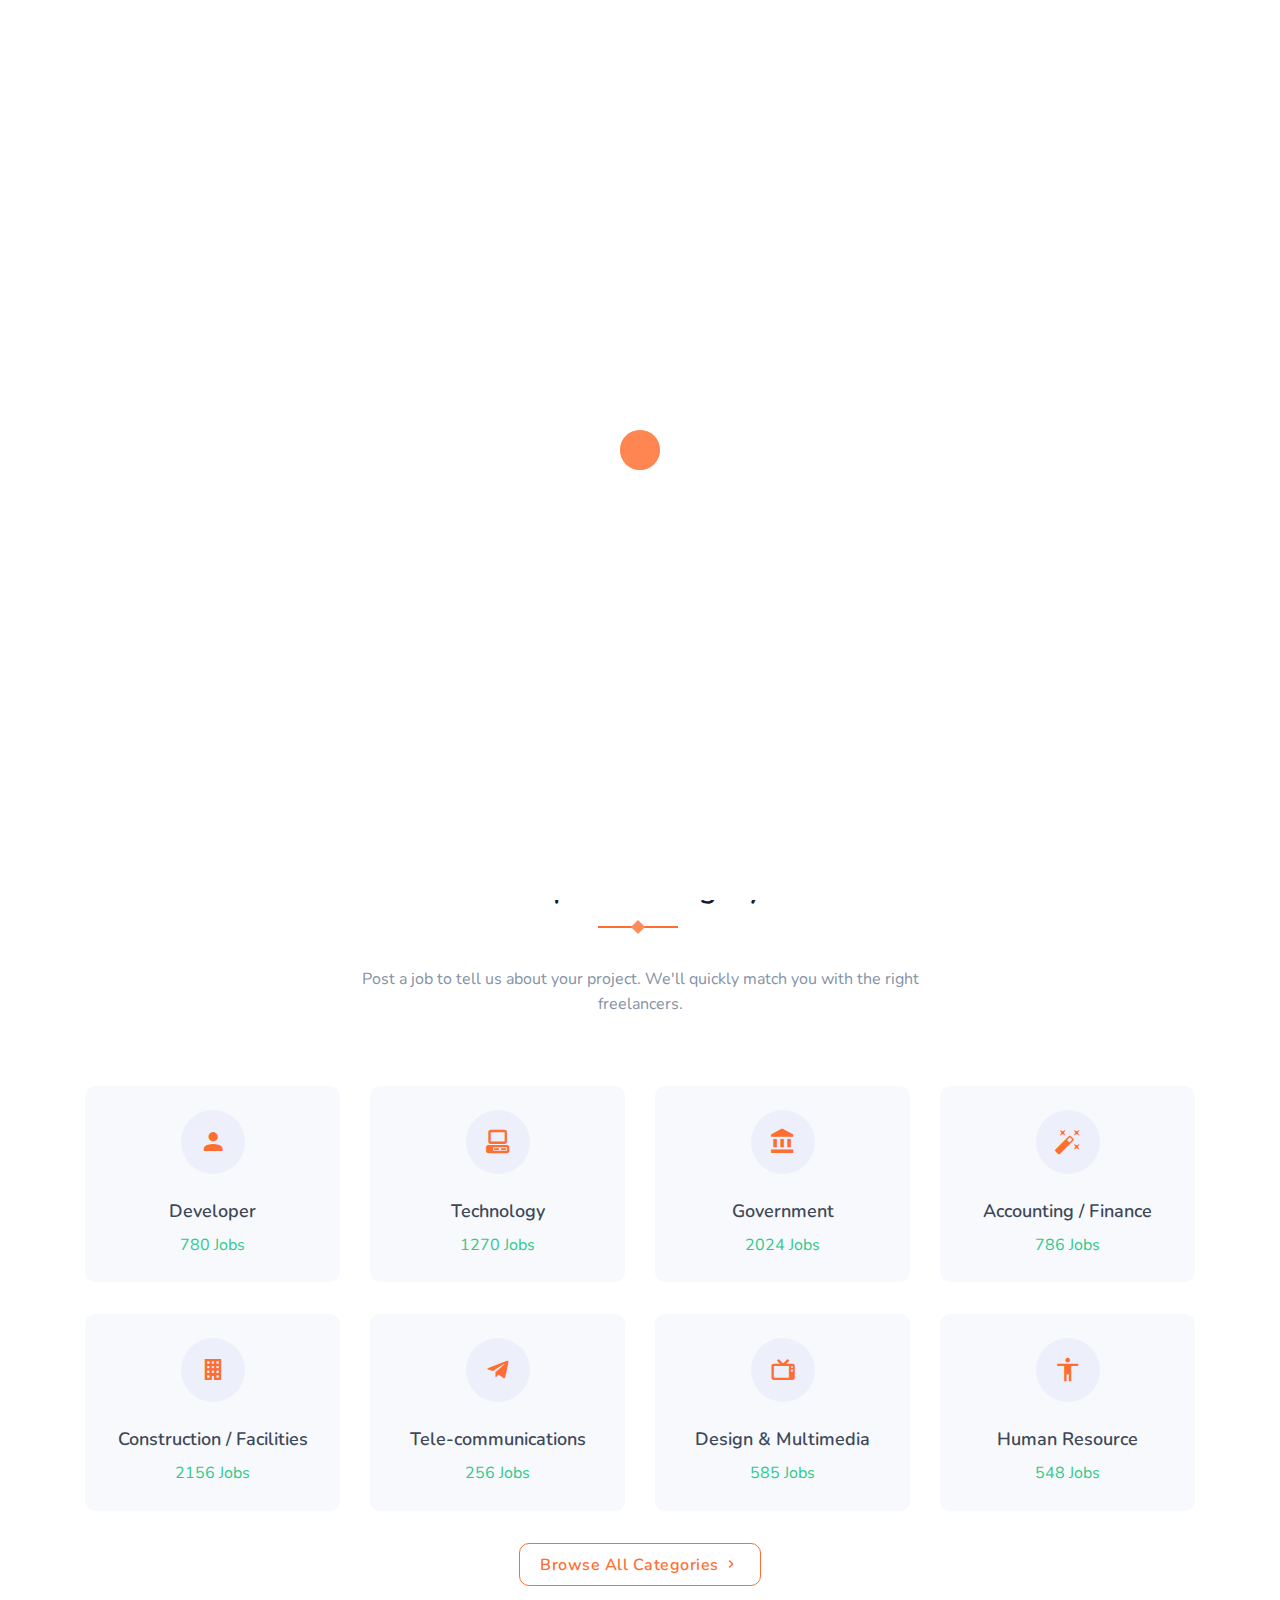
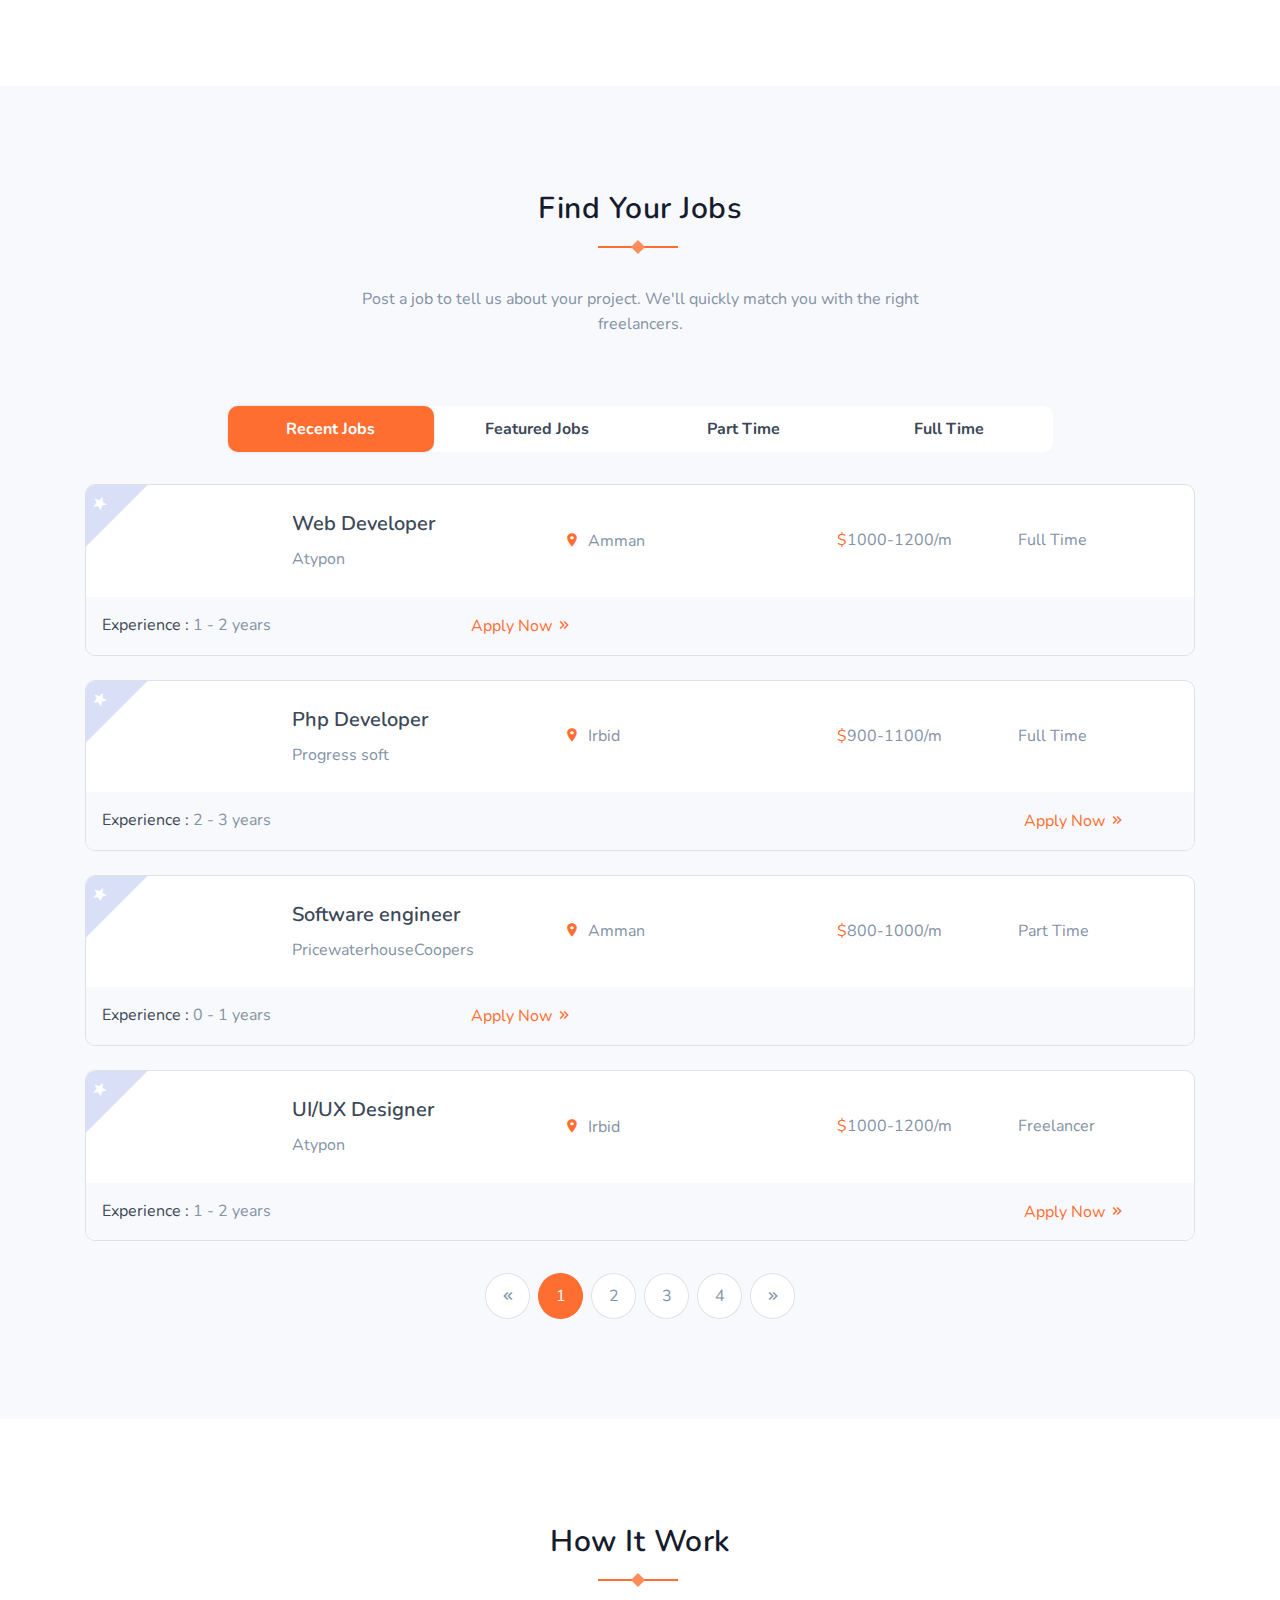
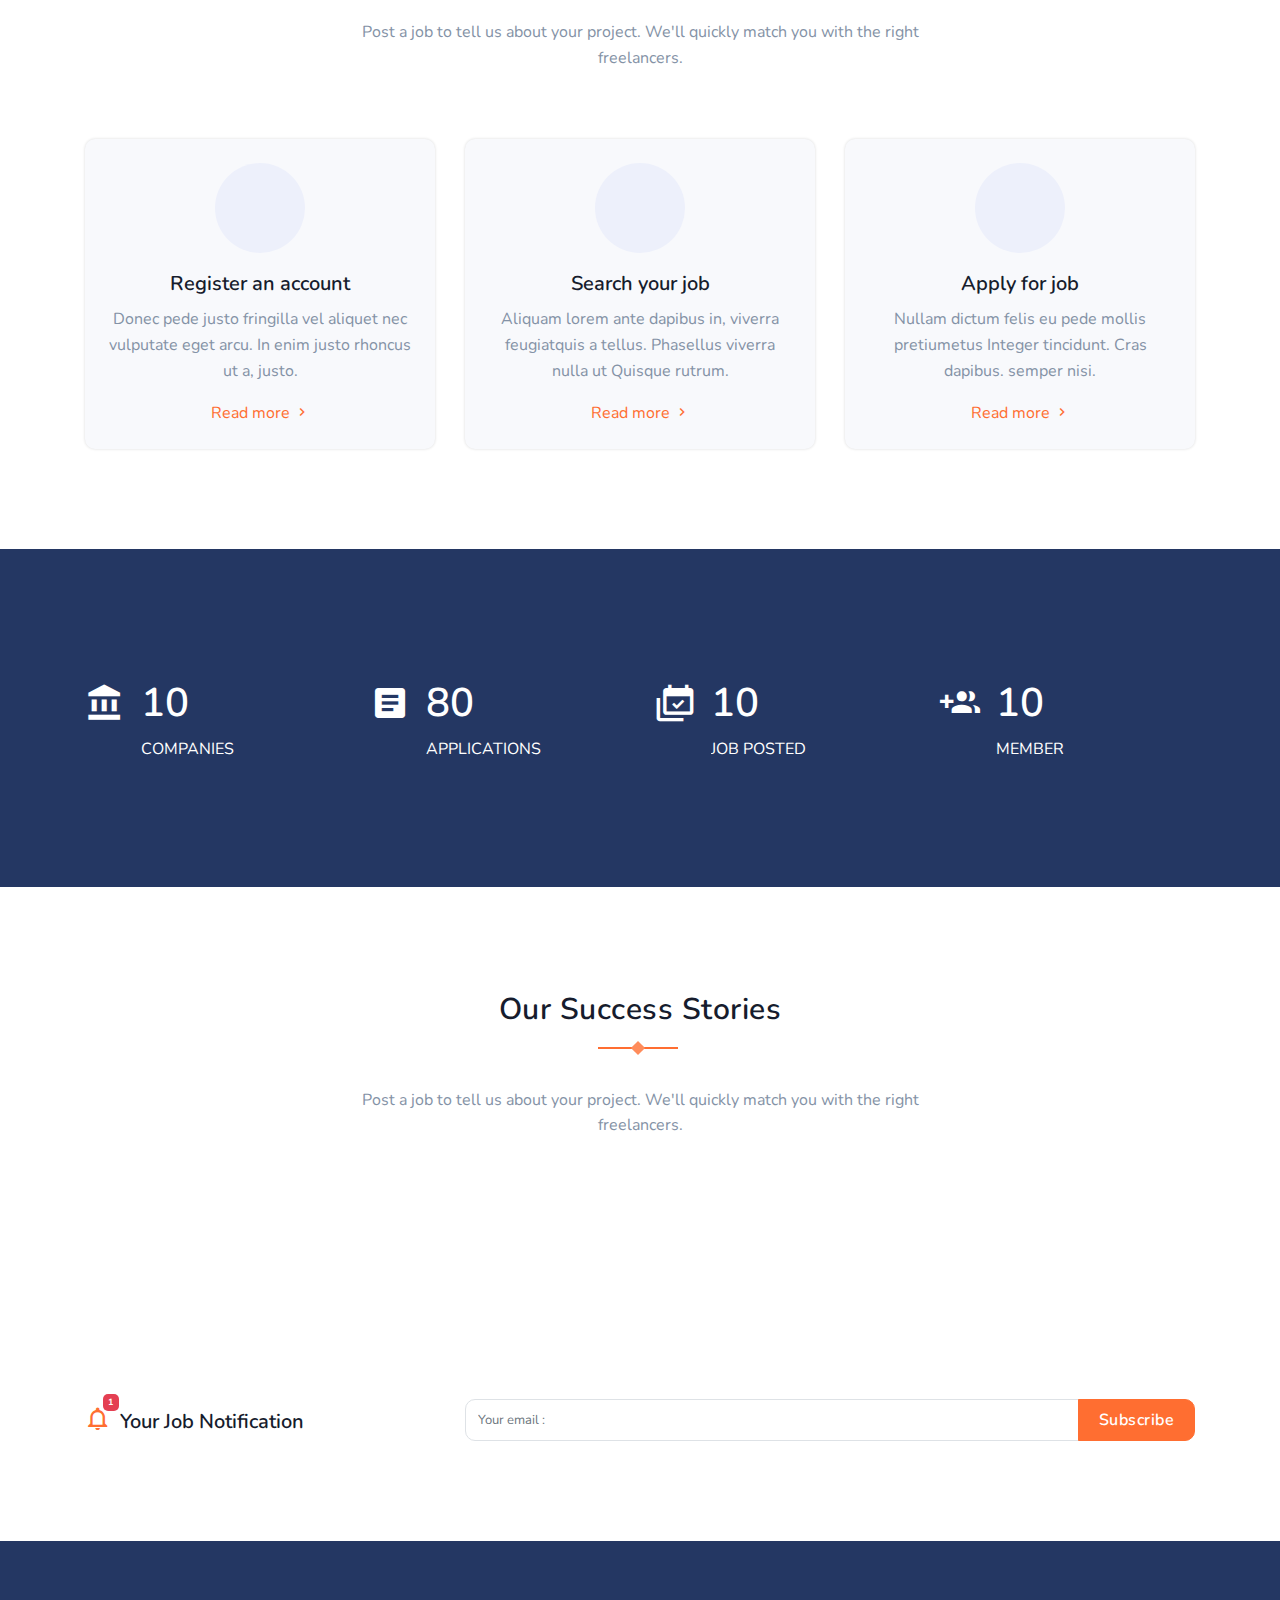
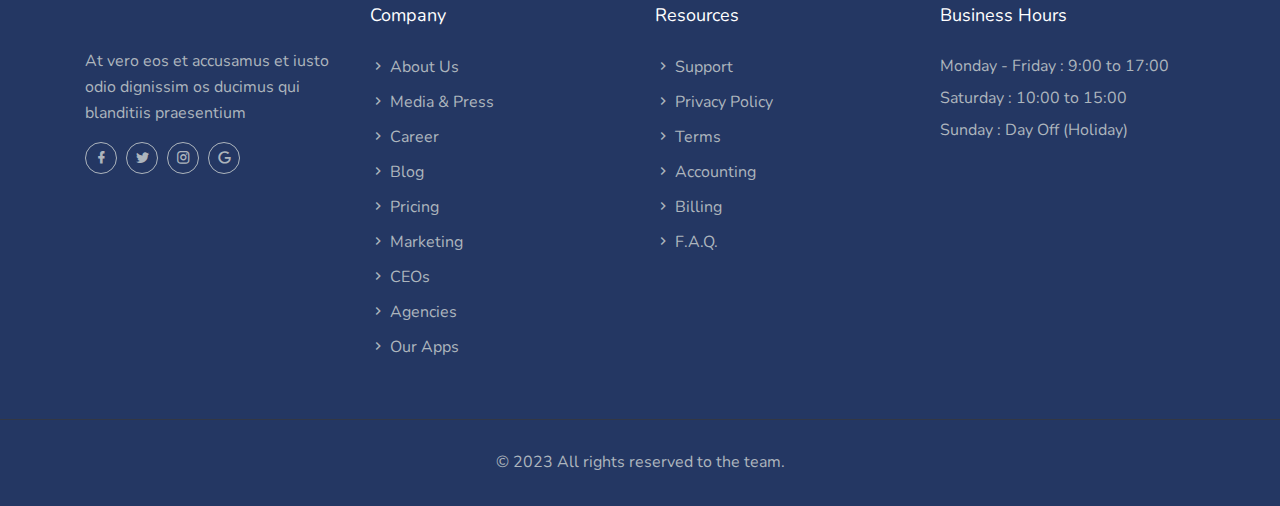
==== commit 000ae5bb: "Add files via upload" ====
--- a/index.html
+++ b/index.html
@@ -67,7 +67,7 @@
                                 <option value="4">English</option>
                                 <option value="1">Spanish</option>
                                 <option value="3">French</option>
-                                <option value="5">Hindi</option>
+                                <option value="5">Arabic</option>
                             </select>
                         </li>
                     </ul>
@@ -190,6 +190,20 @@
                                             </div>
                                             <div class="col-lg-3 col-md-6">
                                                 <div class="registration-form-box">
+                                                    <i class="fa fa-list-alt"></i>
+                                                    <select id="select-category" class="demo-default">
+                                                        <option value="">Disability Status</option>
+                                                        <option value="4">Using a wheelchair</option>
+                                                        <option value="1">Hearing difficulty</option>
+                                                        <option value="3">vision difficulty</option>
+                                                        <option value="5">Requir assistance of others with everyday tasks</option>
+                                                        <option value="5">Difficulty walking</option>
+                                                    </select>
+                                                </div>
+                                            </div>
+                                        
+                                            <div class="col-lg-3 col-md-6 mt-2">
+                                                <div class="registration-form-box">
                                                     <input type="submit" id="submit" name="send" class="submitBnt btn btn-primary btn-block" value="Submit">
                                                 </div>
                                             </div>
